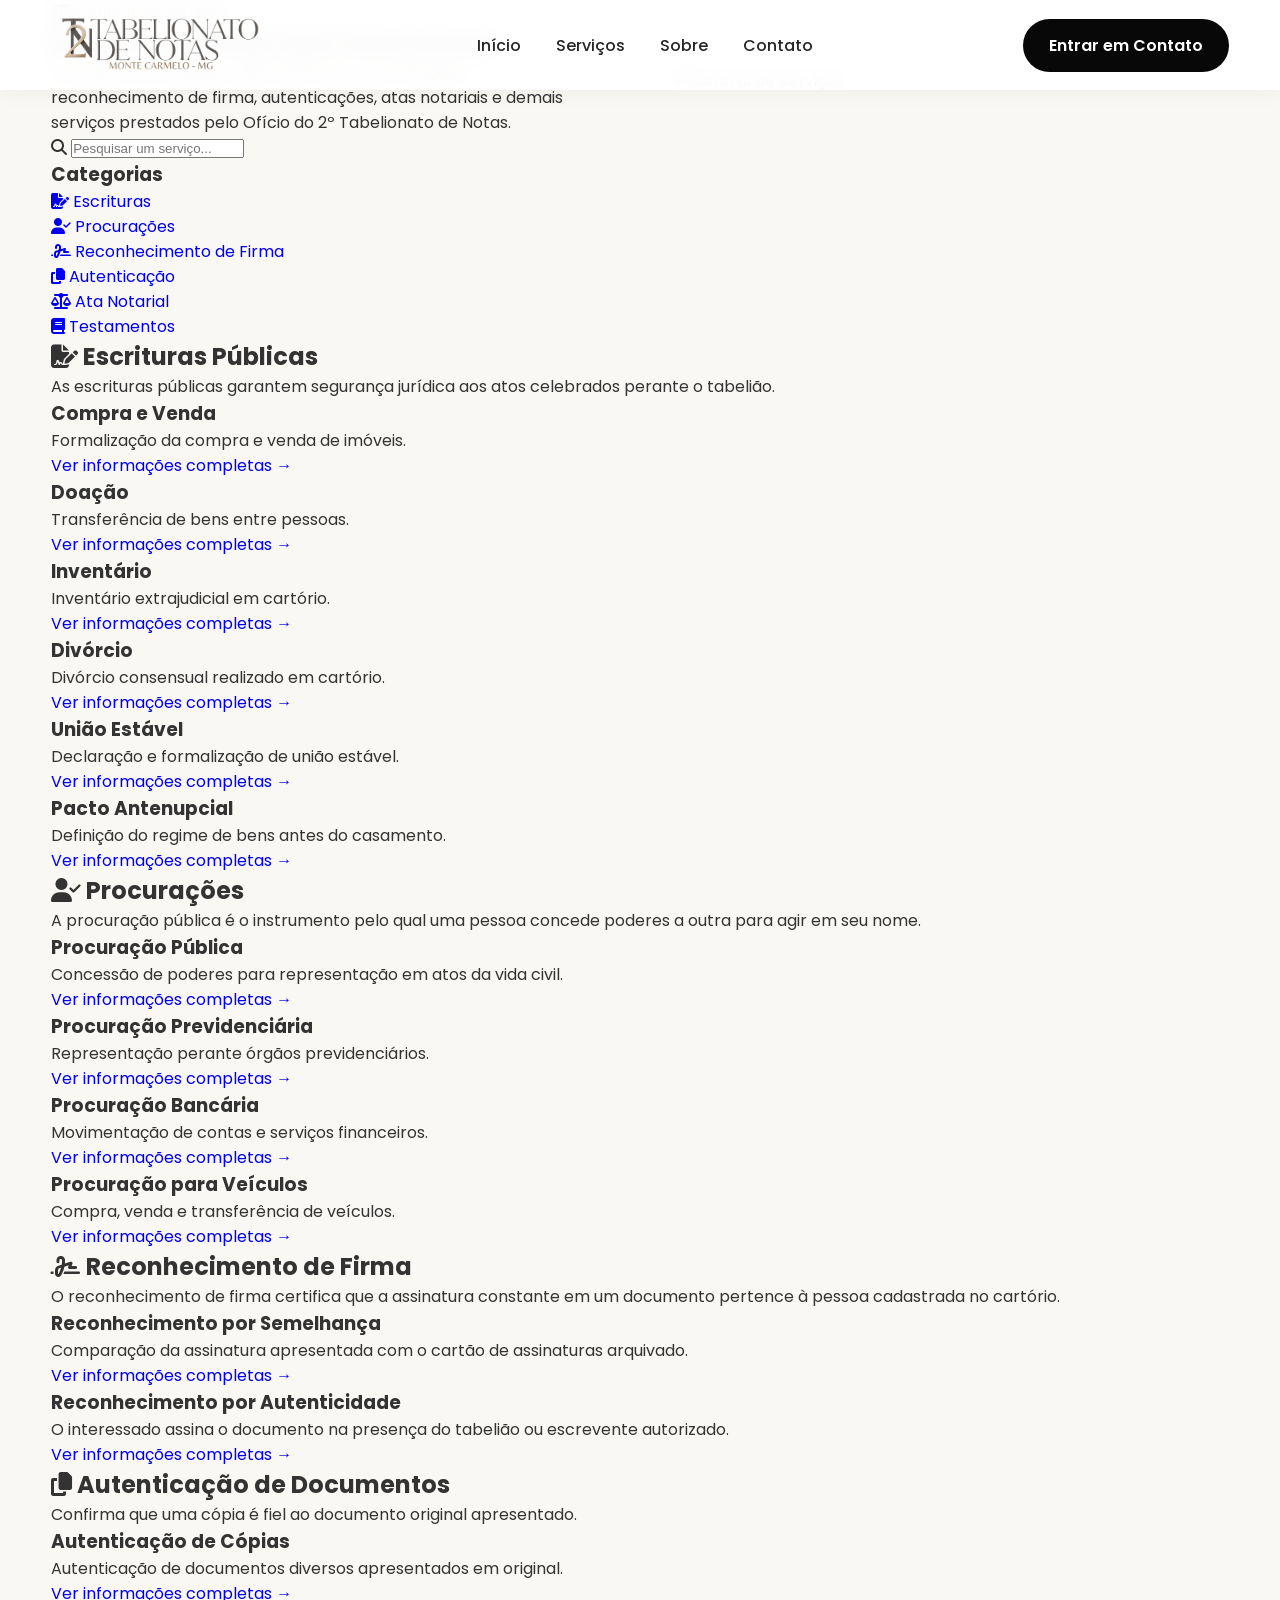
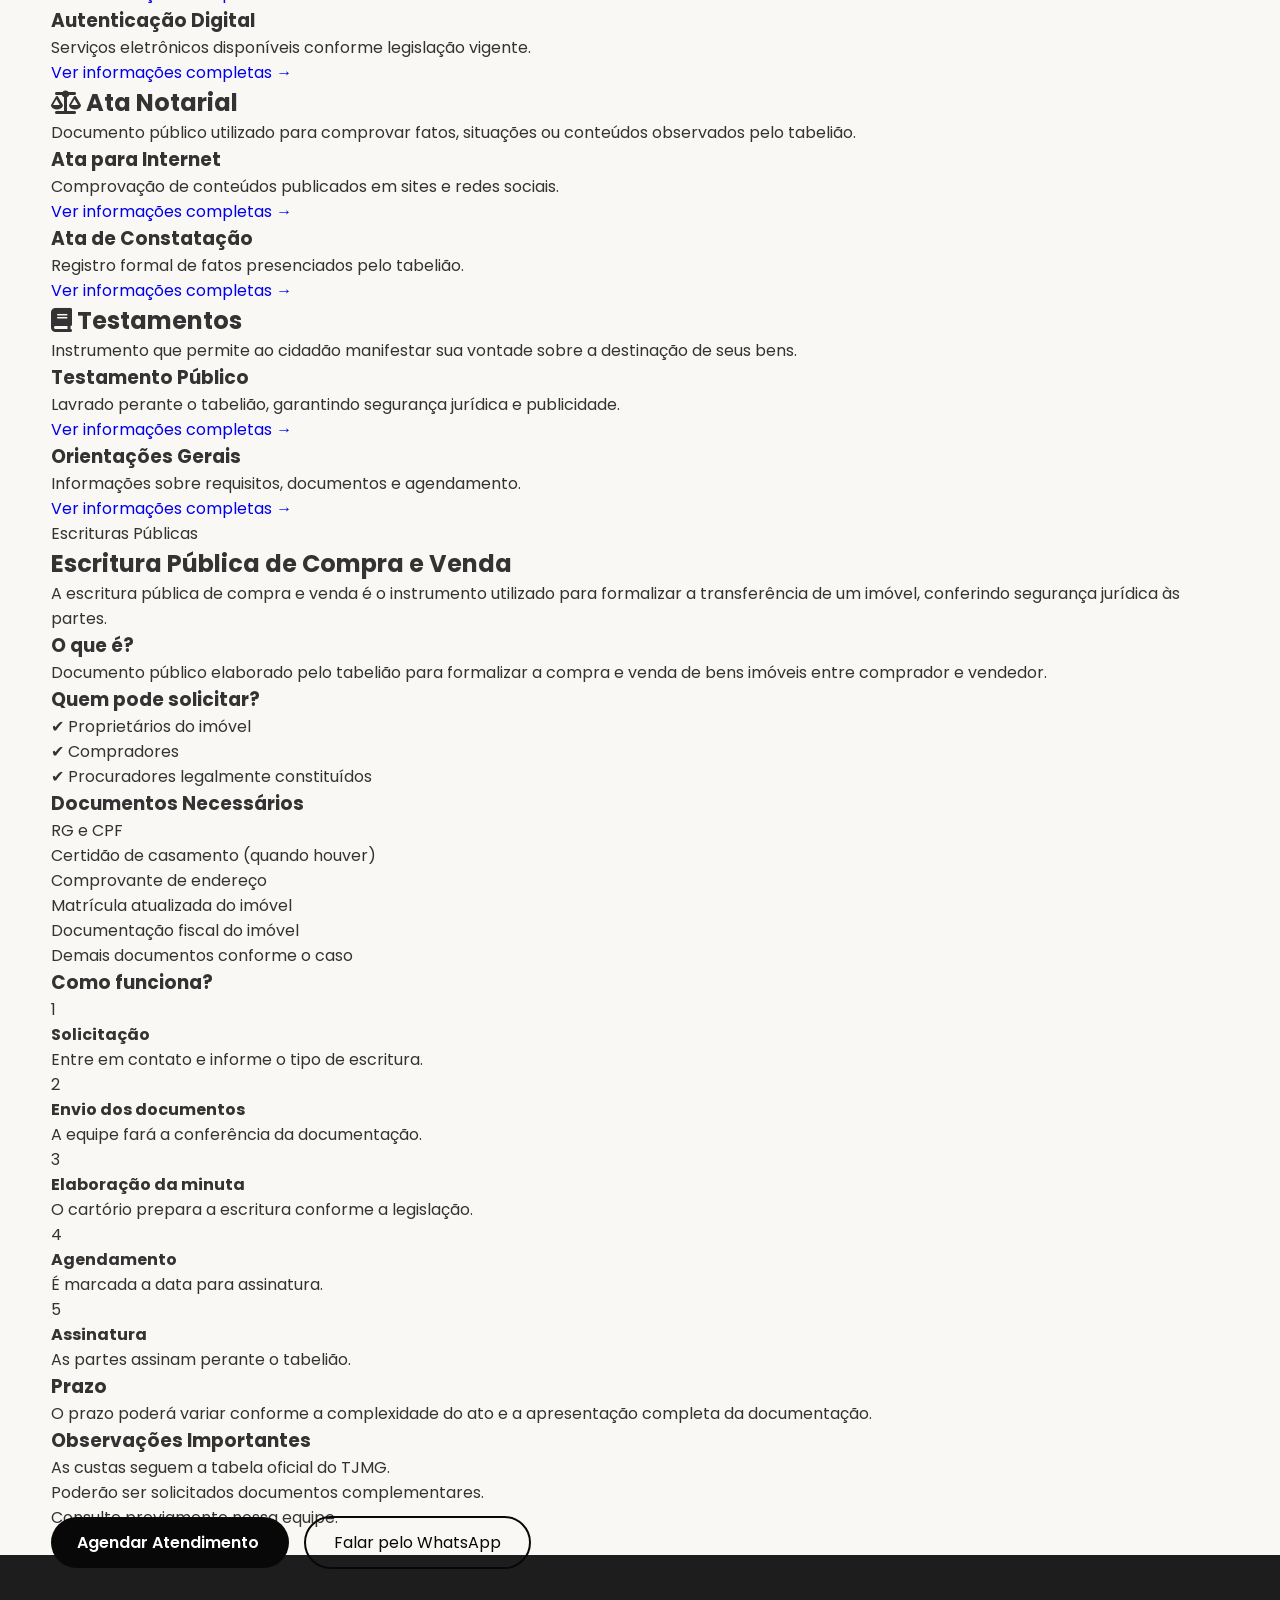
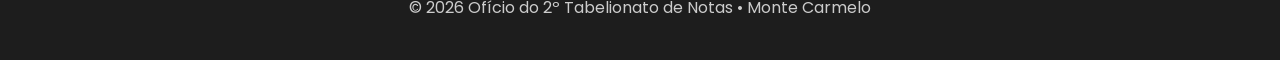
==== servicos.html @ 68351bfd "v1" ====
<!DOCTYPE html>
<html lang="pt-BR">

<head>
    <meta charset="UTF-8">
    <meta name="viewport" content="width=device-width, initial-scale=1.0">

    <title>Serviços | Ofício do 2º Tabelionato de Notas</title>

    <link rel="stylesheet" href="css/style.css">
    <link rel="stylesheet" href="css/servicos.css">

    <!-- Fontes -->
    <link rel="preconnect" href="https://fonts.googleapis.com">
    <link rel="preconnect" href="https://fonts.gstatic.com" crossorigin>

    <link href="https://fonts.googleapis.com/css2?family=Playfair+Display:wght@500;600;700&family=Poppins:wght@300;400;500;600;700&display=swap" rel="stylesheet">

    <!-- Ícones -->
    <link rel="stylesheet"
        href="https://cdnjs.cloudflare.com/ajax/libs/font-awesome/6.7.2/css/all.min.css">

</head>

<body>

<!-- MENU -->
<header>
<div class="container nav">
    <div class="logo">
        <a href="index.html">
            <img src="img/logo.png" alt="Logo Cartório">
        </a>
    </div>
    <nav>
        <a href="index.html">Início</a>
        <a href="servicos.html" class="ativo">Serviços</a>
        <a href="index.html#sobre">Sobre</a>
        <a href="index.html#contato">Contato</a>
    </nav>
    <a href="#" class="btn">
        Entrar em Contato
    </a>
</div>
</header>

<!-- HERO -->
<section class="hero-servicos">
    <div class="container hero-grid">
        <div class="hero-text">
            <span class="hero-badge">
                <i class="fa-solid fa-scale-balanced"></i>
                Central de Serviços
            </span>
            <h1>
                Encontre o serviço
                <span>que você precisa</span>
            </h1>
            <p>
                Consulte informações sobre escrituras, procurações,
                reconhecimento de firma, autenticações,
                atas notariais e demais serviços prestados pelo
                Ofício do 2º Tabelionato de Notas.
            </p>
            <div class="search-box">
                <i class="fa-solid fa-magnifying-glass"></i>
                <input
                    type="text"
                    id="buscarServico"
                    placeholder="Pesquisar um serviço...">
            </div>
        </div>
        <div class="hero-image">
            <img src="img/IMG_0013.jpg"
                alt="Central de Serviços">
        </div>
    </div>
</section>

<!-- DIFERENCIAIS -->
<section class="pagina-servicos">

<div class="container layout-servicos">

<!-- MENU LATERAL -->

<aside class="menu-servicos">

<h3>Categorias</h3>

<ul>

<li>
<a href="#escrituras">
<i class="fa-solid fa-file-signature"></i>

Escrituras
</a>
</li>

<li>
<a href="#procuracoes">
<i class="fa-solid fa-user-check"></i>

Procurações
</a>
</li>

<li>
<a href="#firma">
<i class="fa-solid fa-signature"></i>

Reconhecimento de Firma
</a>
</li>

<li>
<a href="#autenticacao">
<i class="fa-solid fa-copy"></i>

Autenticação
</a>
</li>

<li>
<a href="#ata">
<i class="fa-solid fa-scale-balanced"></i>

Ata Notarial
</a>
</li>

<li>
<a href="#testamentos">
<i class="fa-solid fa-book"></i>

Testamentos
</a>
</li>

</ul>

</aside>

<!-- CONTEÚDO -->

<div class="conteudo-servicos">

<!-- ESCRITURAS -->

<section id="escrituras" class="categoria">

<h2>

<i class="fa-solid fa-file-signature"></i>

Escrituras Públicas

</h2>

<p class="descricao">

As escrituras públicas garantem segurança jurídica aos atos
celebrados perante o tabelião.

</p>

<div class="cards-servicos">

<div class="card-servico">

<h3>Compra e Venda</h3>

<p>
Formalização da compra e venda de imóveis.
</p>

<a href="#">Ver informações completas →</a>

</div>

<div class="card-servico">

<h3>Doação</h3>

<p>

Transferência de bens entre pessoas.

</p>

<a href="#">Ver informações completas →</a>

</div>

<div class="card-servico">

<h3>Inventário</h3>

<p>

Inventário extrajudicial em cartório.

</p>

<a href="#">Ver informações completas →</a>

</div>

<div class="card-servico">

<h3>Divórcio</h3>

<p>

Divórcio consensual realizado em cartório.

</p>

<a href="#">Ver informações completas →</a>

</div>

<div class="card-servico">

<h3>União Estável</h3>

<p>

Declaração e formalização de união estável.

</p>

<a href="#">Ver informações completas →</a>

</div>

<div class="card-servico">

<h3>Pacto Antenupcial</h3>

<p>

Definição do regime de bens antes do casamento.

</p>

<a href="#">Ver informações completas →</a>

</div>

</div>

</section>

<!-- ===================================== -->
<!-- PROCURAÇÕES -->
<!-- ===================================== -->

<section id="procuracoes" class="categoria">

    <h2>
        <i class="fa-solid fa-user-check"></i>
        Procurações
    </h2>

    <p class="descricao">
        A procuração pública é o instrumento pelo qual uma pessoa concede poderes a outra para agir em seu nome.
    </p>

    <div class="cards-servicos">

        <div class="card-servico">
            <h3>Procuração Pública</h3>
            <p>Concessão de poderes para representação em atos da vida civil.</p>
            <a href="#">Ver informações completas →</a>
        </div>

        <div class="card-servico">
            <h3>Procuração Previdenciária</h3>
            <p>Representação perante órgãos previdenciários.</p>
            <a href="#">Ver informações completas →</a>
        </div>

        <div class="card-servico">
            <h3>Procuração Bancária</h3>
            <p>Movimentação de contas e serviços financeiros.</p>
            <a href="#">Ver informações completas →</a>
        </div>

        <div class="card-servico">
            <h3>Procuração para Veículos</h3>
            <p>Compra, venda e transferência de veículos.</p>
            <a href="#">Ver informações completas →</a>
        </div>

    </div>

</section>

<!-- ===================================== -->
<!-- RECONHECIMENTO DE FIRMA -->
<!-- ===================================== -->

<section id="firma" class="categoria">

    <h2>
        <i class="fa-solid fa-signature"></i>
        Reconhecimento de Firma
    </h2>

    <p class="descricao">
        O reconhecimento de firma certifica que a assinatura constante em um documento pertence à pessoa cadastrada no cartório.
    </p>

    <div class="cards-servicos">

        <div class="card-servico">
            <h3>Reconhecimento por Semelhança</h3>
            <p>Comparação da assinatura apresentada com o cartão de assinaturas arquivado.</p>
            <a href="#">Ver informações completas →</a>
        </div>

        <div class="card-servico">
            <h3>Reconhecimento por Autenticidade</h3>
            <p>O interessado assina o documento na presença do tabelião ou escrevente autorizado.</p>
            <a href="#">Ver informações completas →</a>
        </div>

    </div>

</section>

<!-- ===================================== -->
<!-- AUTENTICAÇÃO -->
<!-- ===================================== -->

<section id="autenticacao" class="categoria">

    <h2>
        <i class="fa-solid fa-copy"></i>
        Autenticação de Documentos
    </h2>

    <p class="descricao">
        Confirma que uma cópia é fiel ao documento original apresentado.
    </p>

    <div class="cards-servicos">

        <div class="card-servico">
            <h3>Autenticação de Cópias</h3>
            <p>Autenticação de documentos diversos apresentados em original.</p>
            <a href="#">Ver informações completas →</a>
        </div>

        <div class="card-servico">
            <h3>Autenticação Digital</h3>
            <p>Serviços eletrônicos disponíveis conforme legislação vigente.</p>
            <a href="#">Ver informações completas →</a>
        </div>

    </div>

</section>

<!-- ===================================== -->
<!-- ATA NOTARIAL -->
<!-- ===================================== -->

<section id="ata" class="categoria">

    <h2>
        <i class="fa-solid fa-scale-balanced"></i>
        Ata Notarial
    </h2>

    <p class="descricao">
        Documento público utilizado para comprovar fatos, situações ou conteúdos observados pelo tabelião.
    </p>

    <div class="cards-servicos">

        <div class="card-servico">
            <h3>Ata para Internet</h3>
            <p>Comprovação de conteúdos publicados em sites e redes sociais.</p>
            <a href="#">Ver informações completas →</a>
        </div>

        <div class="card-servico">
            <h3>Ata de Constatação</h3>
            <p>Registro formal de fatos presenciados pelo tabelião.</p>
            <a href="#">Ver informações completas →</a>
        </div>

    </div>

</section>

<!-- ===================================== -->
<!-- TESTAMENTOS -->
<!-- ===================================== -->

<section id="testamentos" class="categoria">

    <h2>
        <i class="fa-solid fa-book"></i>
        Testamentos
    </h2>

    <p class="descricao">
        Instrumento que permite ao cidadão manifestar sua vontade sobre a destinação de seus bens.
    </p>

    <div class="cards-servicos">

        <div class="card-servico">
            <h3>Testamento Público</h3>
            <p>Lavrado perante o tabelião, garantindo segurança jurídica e publicidade.</p>
            <a href="#">Ver informações completas →</a>
        </div>

        <div class="card-servico">
            <h3>Orientações Gerais</h3>
            <p>Informações sobre requisitos, documentos e agendamento.</p>
            <a href="#">Ver informações completas →</a>
        </div>

    </div>

</section>

</div><!-- fim conteudo-servicos -->

</div><!-- fim layout-servicos -->

</section>

<!-- ===================================== -->
<!-- DETALHES DO SERVIÇO -->
<!-- ===================================== -->

<section class="detalhes-servico" id="compra-venda">

    <div class="container">

        <div class="titulo-servico">

            <span class="categoria-tag">
                Escrituras Públicas
            </span>

            <h2>Escritura Pública de Compra e Venda</h2>

            <p>
                A escritura pública de compra e venda é o instrumento
                utilizado para formalizar a transferência de um imóvel,
                conferindo segurança jurídica às partes.
            </p>

        </div>

        <!-- O QUE É -->

        <div class="info-card">

            <h3>
                O que é?
            </h3>

            <p>

                Documento público elaborado pelo tabelião para formalizar
                a compra e venda de bens imóveis entre comprador e vendedor.

            </p>

        </div>

        <!-- QUEM PODE -->

        <div class="info-card">

            <h3>
                Quem pode solicitar?
            </h3>

            <ul>

                <li>✔ Proprietários do imóvel</li>

                <li>✔ Compradores</li>

                <li>✔ Procuradores legalmente constituídos</li>

            </ul>

        </div>

        <!-- DOCUMENTOS -->

        <div class="info-card">

            <h3>
                Documentos Necessários
            </h3>

            <ul>

                <li>RG e CPF</li>

                <li>Certidão de casamento (quando houver)</li>

                <li>Comprovante de endereço</li>

                <li>Matrícula atualizada do imóvel</li>

                <li>Documentação fiscal do imóvel</li>

                <li>Demais documentos conforme o caso</li>

            </ul>

        </div>

        <!-- PASSO A PASSO -->

        <div class="info-card">

            <h3>
                Como funciona?
            </h3>

            <div class="timeline">

                <div class="step">

                    <span>1</span>

                    <div>

                        <h4>Solicitação</h4>

                        <p>
                            Entre em contato e informe o tipo de escritura.
                        </p>

                    </div>

                </div>

                <div class="step">

                    <span>2</span>

                    <div>

                        <h4>Envio dos documentos</h4>

                        <p>
                            A equipe fará a conferência da documentação.
                        </p>

                    </div>

                </div>

                <div class="step">

                    <span>3</span>

                    <div>

                        <h4>Elaboração da minuta</h4>

                        <p>
                            O cartório prepara a escritura conforme a legislação.
                        </p>

                    </div>

                </div>

                <div class="step">

                    <span>4</span>

                    <div>

                        <h4>Agendamento</h4>

                        <p>
                            É marcada a data para assinatura.
                        </p>

                    </div>

                </div>

                <div class="step">

                    <span>5</span>

                    <div>

                        <h4>Assinatura</h4>

                        <p>
                            As partes assinam perante o tabelião.
                        </p>

                    </div>

                </div>

            </div>

        </div>

        <!-- PRAZO -->

        <div class="info-card">

            <h3>
                Prazo
            </h3>

            <p>

                O prazo poderá variar conforme a complexidade do ato
                e a apresentação completa da documentação.

            </p>

        </div>

        <!-- OBSERVAÇÕES -->

        <div class="info-card">

            <h3>
                Observações Importantes
            </h3>

            <ul>

                <li>As custas seguem a tabela oficial do TJMG.</li>

                <li>Poderão ser solicitados documentos complementares.</li>

                <li>Consulte previamente nossa equipe.</li>

            </ul>

        </div>

        <!-- BOTÕES -->

        <div class="acoes-servico">

            <a href="#" class="btn">

                Agendar Atendimento

            </a>

            <a href="https://wa.me/5534999194353"

                class="btn-outline">

                Falar pelo WhatsApp

            </a>

        </div>

    </div>

</section>


<!-- Voltar ao topo -->
<button id="voltarTopo">
    <i class="fa-solid fa-chevron-up"></i>
</button>

<!-- RODAPÉ -->
<footer>
    <div class="container">
        <p> © 2026 Ofício do 2º Tabelionato de Notas • Monte Carmelo</p>
    </div>
</footer>

<script src="js/script.js"></script>
</body>
</html>
---- css/style.css ----
/* ==========================================
OFÍCIO DO 2º TABELIONATO DE NOTAS
style.css
========================================== */

/* ========= GOOGLE FONTS ========= */
@import url('https://fonts.googleapis.com/css2?family=Playfair+Display:wght@500;600;700&family=Poppins:wght@300;400;500;600;700&display=swap');

/* ========= RESET ========= */
*{
margin:0;
padding:0;
box-sizing:border-box;
}

html{
scroll-behavior:smooth;
}

body{
font-family:'Poppins',sans-serif;
background:#FAF8F4;
color:#333;
overflow-x:hidden;
}

img{
width:100%;
display:block;
}

a{
text-decoration:none;
}

ul{
list-style:none;
}

/* ========= CORES ========= */
:root{
--primary:#262626;
--secondary:#8c8c8c;
--gold:#070807;
--gold-light:#6c6b69;
--white:#ffffff;
--background:#FAF8F4;
--card:#FFFFFF;
--border:#E5E1D8;
--text:#4B4B4B;
--shadow:0 12px 35px rgba(0,0,0,.08);
--radius:18px;
}

/* ========= CONTAINER ========= */
.container{
width:min(1180px,92%);
margin:auto;
}

/* ==========================================
HEADER
========================================== */
header{
position:fixed;
width:100%;
top:0;
left:0;
z-index:1000;
background:rgba(255,255,255,.95);
backdrop-filter:blur(10px);
box-shadow:0 2px 20px rgba(0,0,0,.05);
}

.nav{
display:flex;
justify-content:space-between;
align-items:center;
height:90px;
}

.logo img{
height:60px;
width:auto;
}

nav{
display:flex;
gap:35px;
}

nav a{
color:var(--primary);
font-weight:500;
position:relative;
transition:.3s;
}

nav a::after{
content:"";
position:absolute;
left:0;
bottom:-8px;
width:0;
height:2px;
background:var(--gold);
transition:.3s;
}

nav a:hover::after{
width:100%;
}

nav a:hover{
color:var(--gold);
}

/* ==========================================
BOTÕES
========================================== */
.btn{
background:var(--gold);
color:white;
padding:14px 26px;
border-radius:40px;
transition:.35s;
font-weight:600;
}
.btn:hover{
transform:translateY(-3px);
box-shadow:var(--shadow);
}
.btn-red{
background:var(--gold);
color:white;
padding:15px 28px;
border-radius:40px;
display:inline-block;
transition:.3s;
}
.btn-red:hover{
background:#9a7435;
}
.btn-outline{
margin-left:15px;
border:2px solid var(--gold);
color:var(--gold);
padding:13px 28px;
border-radius:40px;
transition:.3s;
}
.btn-outline:hover{
background:var(--gold);
color:white;
}

/* ==========================================
HERO
========================================== */
.hero{
padding:170px 0 110px;
}

.hero-grid{
display:grid;
grid-template-columns:1fr 1fr;
gap:70px;
align-items:center;
}

.hero h1{
font-family:'Playfair Display',serif;
font-size:64px;
line-height:1.1;
color:var(--primary);
margin-bottom:25px;
}

.hero span{
color:var(--gold);
}

.hero p{
color:var(--text);
font-size:18px;
line-height:1.8;
margin-bottom:40px;
}

.hero-img img{
border-radius:25px;
box-shadow:var(--shadow);
}

/* ==========================================
DESTAQUES
========================================== */
.destaques{
padding:70px 0;
}

.destaques .container{
display:grid;
grid-template-columns:repeat(4,1fr);
gap:30px;
}

.item{
background:white;
padding:35px;
border-radius:18px;
box-shadow:var(--shadow);
transition:.35s;
border-top:4px solid transparent;
}

.item:hover{
transform:translateY(-8px);
border-color:var(--gold);
}

.item h3{
margin-bottom:15px;
color:var(--gold);
font-size:20px;
}

.item p{
color:#666;
line-height:1.6;

}

/* ==========================================
SOBRE
========================================== */
.sobre{
padding:110px 0;
}

.sobre-grid{
display:grid;
grid-template-columns:1fr 1fr;
gap:70px;
align-items:center;
}

.sobre h2{
font-family:'Playfair Display',serif;
font-size:46px;
margin-bottom:25px;
color:var(--primary);
}

.sobre p{
line-height:1.9;
color:#666;
margin-bottom:20px;
}

.sobre img{
border-radius:25px;
box-shadow:var(--shadow);
}

/* ==========================================
SERVIÇOS
========================================== */

.servicos{
padding:110px 0;
}

.servicos h2{
text-align:center;
font-family:'Playfair Display',serif;
font-size:46px;
margin-bottom:60px;
}

.cards{
display:grid;
grid-template-columns:repeat(3,1fr);
gap:30px;
}

.card{
background:white;
padding:40px;
border-radius:20px;
box-shadow:var(--shadow);
transition:.35s;
border:1px solid transparent;
}

.card:hover{
transform:translateY(-10px);
border-color:var(--gold);
}

.card h3{
color:var(--gold);
margin-bottom:15px;
font-size:22px;
}

.card p{
color:#666;
line-height:1.8;
}

/* ==========================================
CTA
========================================== */
.cta{
padding:100px 0;
text-align:center;
background:linear-gradient(135deg,#1f1d1a,#3a3a39);
color:white;
}

.cta h2{
font-size:42px;
margin-bottom:20px;
font-family:'Playfair Display',serif;
}

.cta p{
max-width:650px;
margin:auto;
margin-bottom:35px;
}

/* ==========================================
CONTATO
========================================== */

.contato{
padding:100px 0;

}

.contato h2{

    text-align:center;

    font-size:44px;

    margin-bottom:45px;

    font-family:'Playfair Display',serif;

}

.contato p{

    margin-bottom:20px;

    color:#666;

    font-size:17px;

}

/* Header ao rolar */

header.active{

    background:white;

    box-shadow:0 8px 30px rgba(0,0,0,.08);

}

/* WhatsApp */

.whatsapp{

position:fixed;

right:25px;

bottom:25px;

width:65px;

height:65px;

border-radius:50%;

background:#25D366;

display:flex;

align-items:center;

justify-content:center;

font-size:30px;

color:white;

z-index:999;

box-shadow:0 15px 35px rgba(0,0,0,.25);

transition:.3s;

}

.whatsapp:hover{

transform:scale(1.1);

}

/* Voltar */

#voltarTopo{

position:fixed;

left:25px;

bottom:25px;

width:55px;

height:55px;

border:none;

border-radius:50%;

background:#1e1c19;

color:white;

font-size:22px;

cursor:pointer;

opacity:0;

visibility:hidden;

transition:.3s;

}

#voltarTopo.show{

opacity:1;

visibility:visible;

}

.menu-mobile{

display:none;

font-size:30px;

cursor:pointer;

}

/* ==========================================
FOOTER
========================================== */

footer{

    background:#1D1D1D;

    color:#ccc;

    padding:40px 0;

    text-align:center;

}

/* ==========================================
RESPONSIVO
========================================== */

@media(max-width:992px){

.hero-grid,
.sobre-grid{

grid-template-columns:1fr;

}

.cards{

grid-template-columns:repeat(2,1fr);

}

.destaques .container{

grid-template-columns:repeat(2,1fr);

}

.hero{

text-align:center;

}

.hero-buttons{

display:flex;

justify-content:center;

flex-wrap:wrap;

gap:15px;

}

.btn-outline{

margin-left:0;

}

}

@media(max-width:768px){

nav{

display:none;

}

.hero h1{

font-size:42px;

}

.hero p{

font-size:16px;

}

.cards{

grid-template-columns:1fr;

}

.destaques .container{

grid-template-columns:1fr;

}

.sobre h2,
.servicos h2,
.contato h2,
.cta h2{

font-size:34px;

}

.btn{

display:none;

}

}
---- css/servicos.css ----
/* ==========================================
OFÍCIO DO 2º TABELIONATO DE NOTAS
style.css
========================================== */

/* ========= GOOGLE FONTS ========= */
@import url('https://fonts.googleapis.com/css2?family=Playfair+Display:wght@500;600;700&family=Poppins:wght@300;400;500;600;700&display=swap');

/* ========= RESET ========= */
*{
margin:0;
padding:0;
box-sizing:border-box;
}

html{
scroll-behavior:smooth;
}

pagina-servicos{
font-family:'Poppins',sans-serif;
background:#FAF8F4;
color:#333;
overflow-x:hidden;
}

menu-servicos{
width:100%;
display:flex;
align-items:center;
justify-content:space-between;
padding:20px 0;
}

conteudo-servicos{
width:100%;
display:flex;
align-items:center;
justify-content:space-between;
padding:20px 0;
}

detalhes-servicos{
width:100%;
display:flex;
align-items:center;
justify-content:space-between;
padding:20px 0;
}
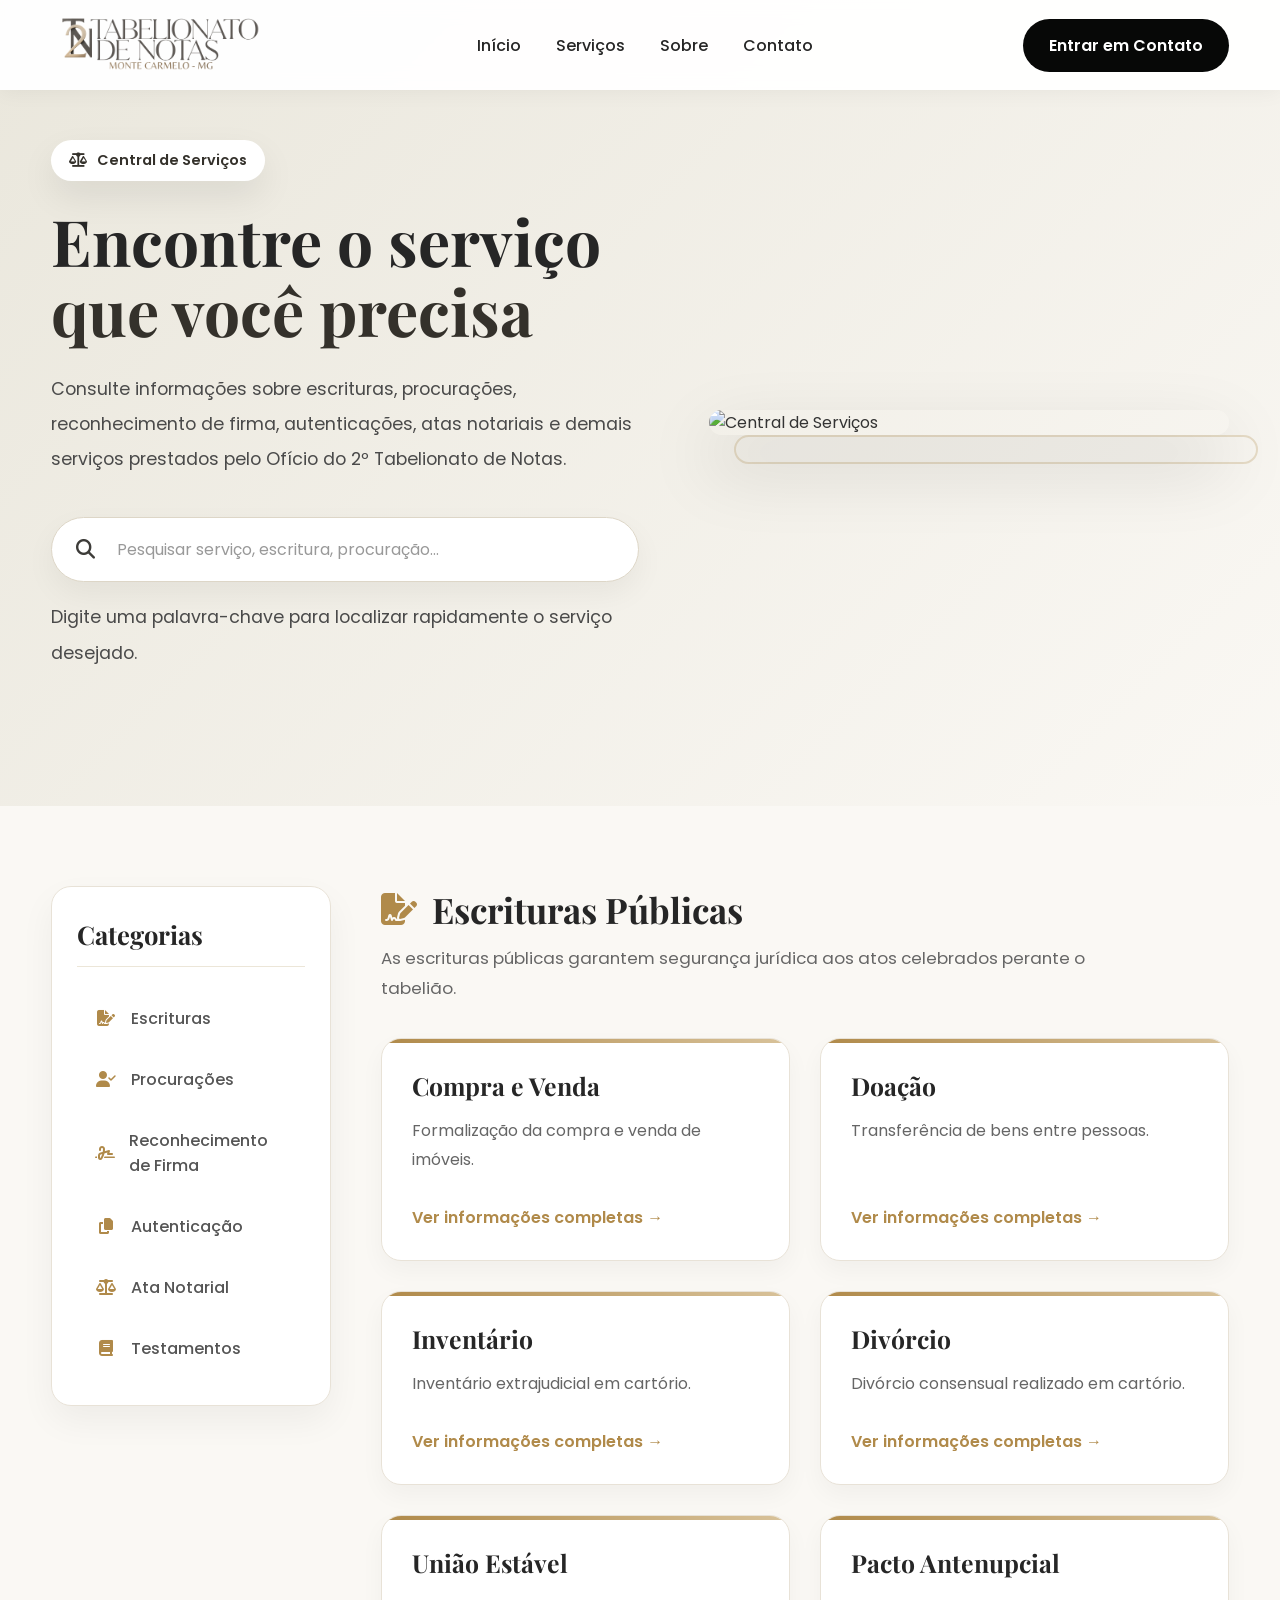
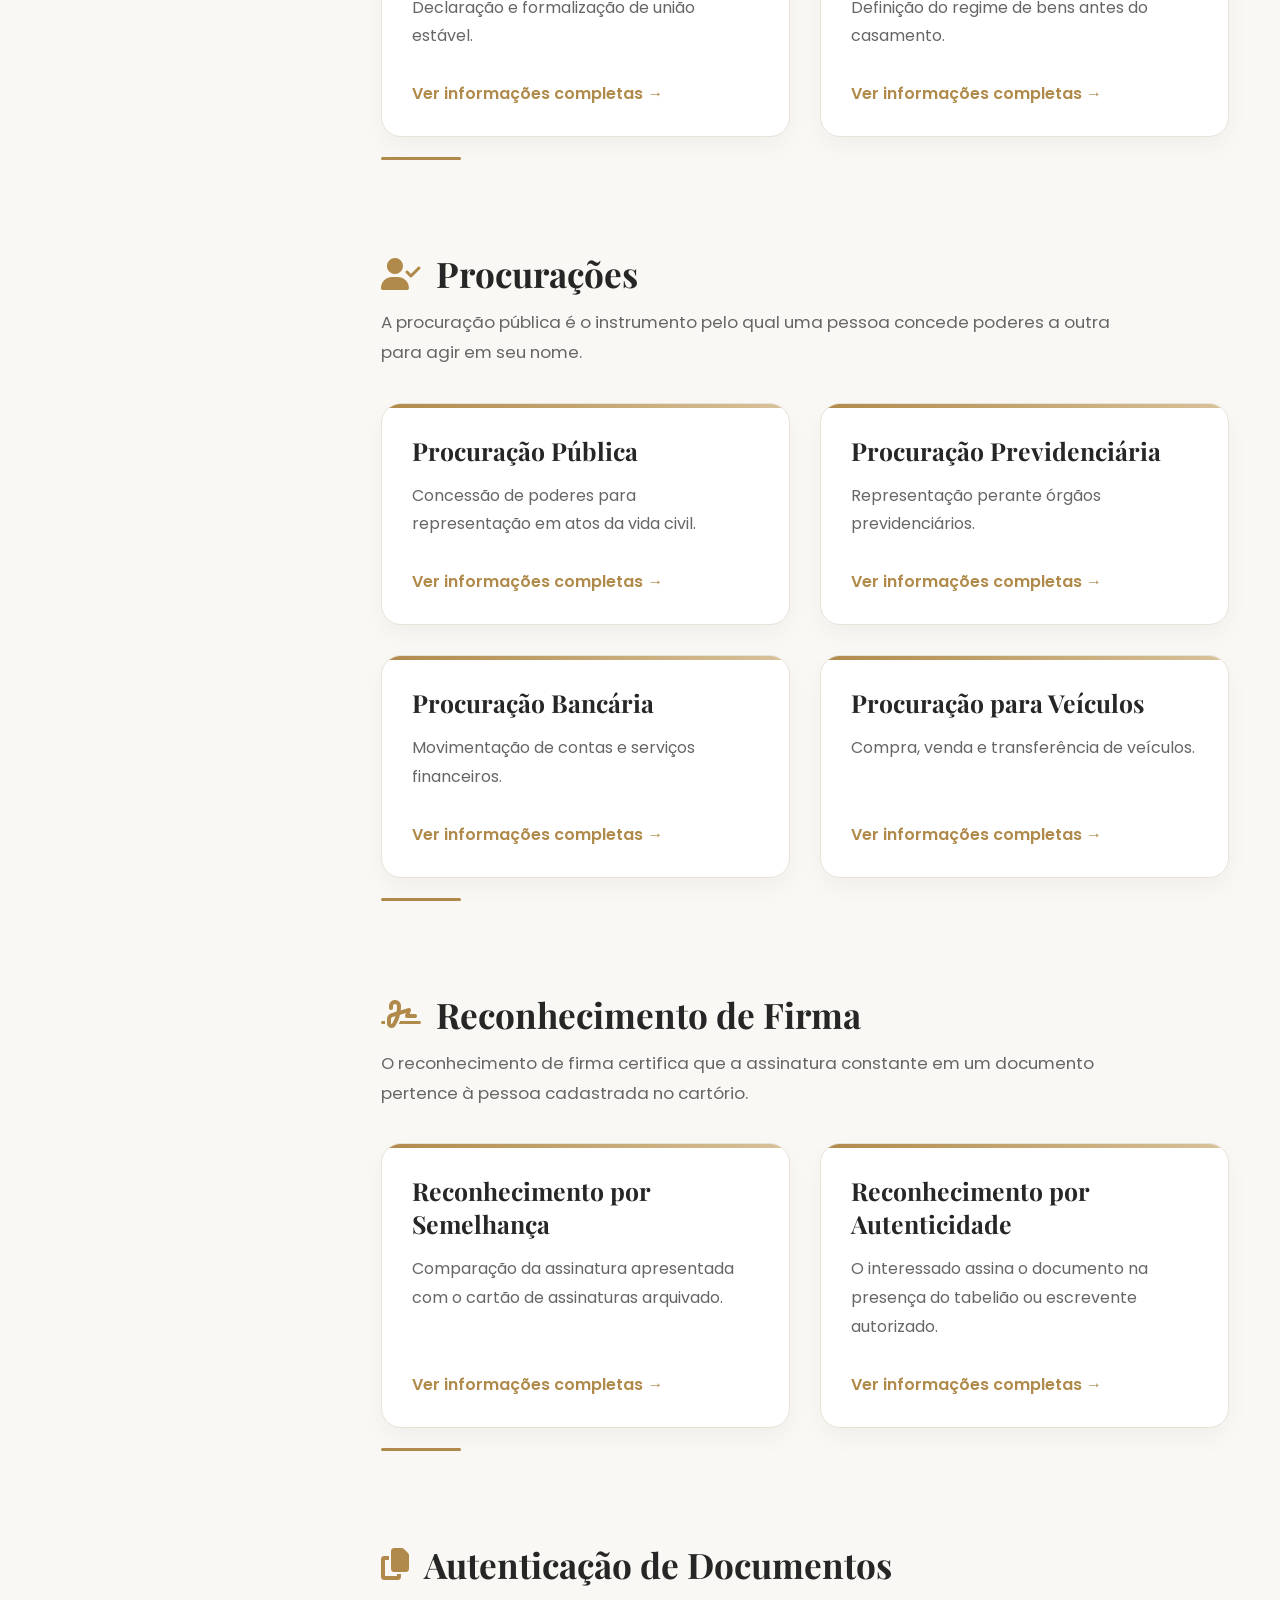
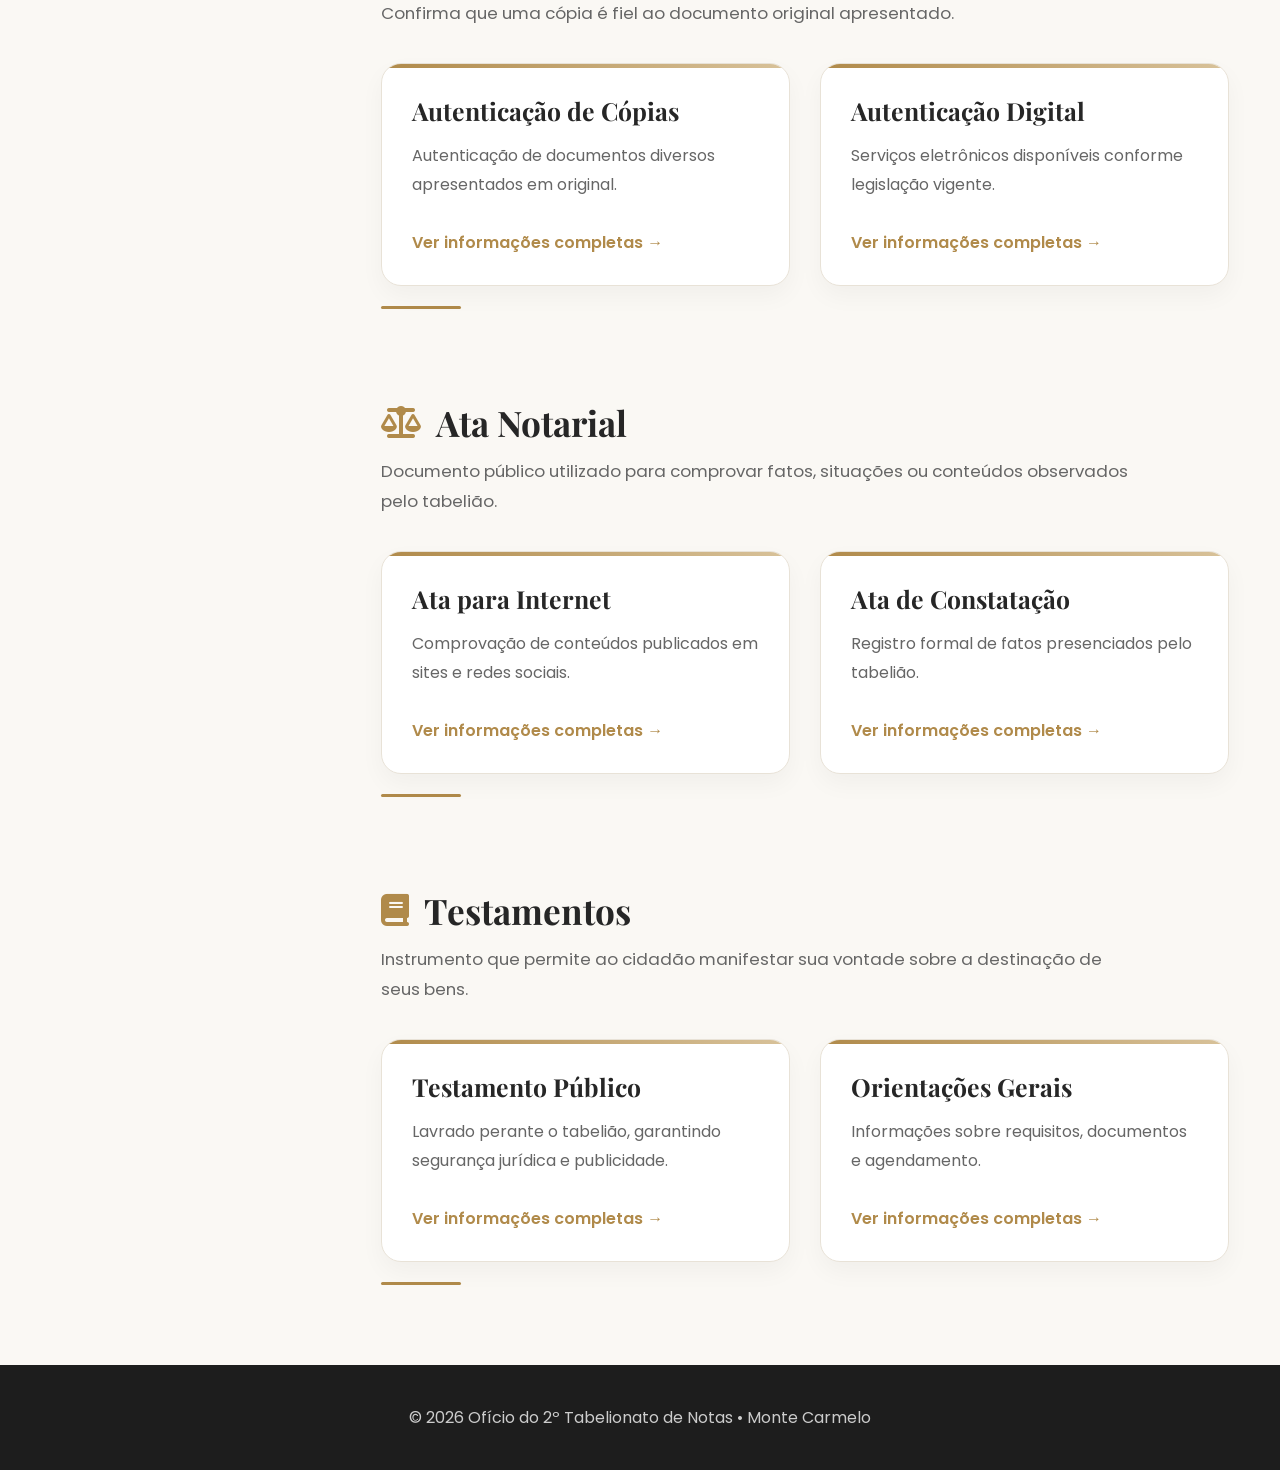
==== commit a54789a8: "v3" ====
--- a/servicos.html
+++ b/servicos.html
@@ -24,7 +24,9 @@
 
 <body>
 
+<!-- ===================================== -->
 <!-- MENU -->
+<!-- ===================================== -->
 <header>
 <div class="container nav">
     <div class="logo">
@@ -44,7 +46,9 @@
 </div>
 </header>
 
+<!-- ===================================== -->
 <!-- HERO -->
+<!-- ===================================== -->
 <section class="hero-servicos">
     <div class="container hero-grid">
         <div class="hero-text">
@@ -62,13 +66,17 @@
                 atas notariais e demais serviços prestados pelo
                 Ofício do 2º Tabelionato de Notas.
             </p>
+
             <div class="search-box">
                 <i class="fa-solid fa-magnifying-glass"></i>
                 <input
-                    type="text"
-                    id="buscarServico"
-                    placeholder="Pesquisar um serviço...">
+                type="text"
+                id="buscarServico"
+                placeholder="Pesquisar serviço, escritura, procuração...">
             </div>
+            <p class="search-info">
+            Digite uma palavra-chave para localizar rapidamente o serviço desejado.
+            </p>
         </div>
         <div class="hero-image">
             <img src="img/IMG_0013.jpg"
@@ -77,620 +85,5234 @@
     </div>
 </section>
 
+<!-- ===================================== -->
 <!-- DIFERENCIAIS -->
+<!-- ===================================== -->
 <section class="pagina-servicos">
-
-<div class="container layout-servicos">
-
-<!-- MENU LATERAL -->
-
-<aside class="menu-servicos">
-
-<h3>Categorias</h3>
-
-<ul>
-
-<li>
-<a href="#escrituras">
-<i class="fa-solid fa-file-signature"></i>
-
-Escrituras
-</a>
-</li>
-
-<li>
-<a href="#procuracoes">
-<i class="fa-solid fa-user-check"></i>
-
-Procurações
-</a>
-</li>
-
-<li>
-<a href="#firma">
-<i class="fa-solid fa-signature"></i>
-
-Reconhecimento de Firma
-</a>
-</li>
-
-<li>
-<a href="#autenticacao">
-<i class="fa-solid fa-copy"></i>
-
-Autenticação
-</a>
-</li>
-
-<li>
-<a href="#ata">
-<i class="fa-solid fa-scale-balanced"></i>
-
-Ata Notarial
-</a>
-</li>
-
-<li>
-<a href="#testamentos">
-<i class="fa-solid fa-book"></i>
-
-Testamentos
-</a>
-</li>
-
-</ul>
-
-</aside>
-
-<!-- CONTEÚDO -->
-
-<div class="conteudo-servicos">
-
-<!-- ESCRITURAS -->
-
-<section id="escrituras" class="categoria">
-
-<h2>
-
-<i class="fa-solid fa-file-signature"></i>
-
-Escrituras Públicas
-
-</h2>
-
-<p class="descricao">
-
-As escrituras públicas garantem segurança jurídica aos atos
-celebrados perante o tabelião.
-
-</p>
-
-<div class="cards-servicos">
-
-<div class="card-servico">
-
-<h3>Compra e Venda</h3>
-
-<p>
-Formalização da compra e venda de imóveis.
-</p>
-
-<a href="#">Ver informações completas →</a>
-
-</div>
-
-<div class="card-servico">
-
-<h3>Doação</h3>
-
-<p>
-
-Transferência de bens entre pessoas.
-
-</p>
-
-<a href="#">Ver informações completas →</a>
-
-</div>
-
-<div class="card-servico">
-
-<h3>Inventário</h3>
-
-<p>
-
-Inventário extrajudicial em cartório.
-
-</p>
-
-<a href="#">Ver informações completas →</a>
-
-</div>
-
-<div class="card-servico">
-
-<h3>Divórcio</h3>
-
-<p>
-
-Divórcio consensual realizado em cartório.
-
-</p>
-
-<a href="#">Ver informações completas →</a>
-
-</div>
-
-<div class="card-servico">
-
-<h3>União Estável</h3>
-
-<p>
-
-Declaração e formalização de união estável.
-
-</p>
-
-<a href="#">Ver informações completas →</a>
-
-</div>
-
-<div class="card-servico">
-
-<h3>Pacto Antenupcial</h3>
-
-<p>
-
-Definição do regime de bens antes do casamento.
-
-</p>
-
-<a href="#">Ver informações completas →</a>
-
-</div>
-
-</div>
-
+    <div class="container layout-servicos">
+        <!-- MENU LATERAL -->
+        <aside class="menu-servicos">
+        <h3>Categorias</h3>
+        <ul>
+            <li>
+                <a href="#escrituras">
+                    <i class="fa-solid fa-file-signature"></i>
+                    Escrituras
+                </a>
+            </li>
+            <li>
+                <a href="#procuracoes">
+                    <i class="fa-solid fa-user-check"></i>
+                    Procurações
+                </a>
+            </li>
+            <li>
+                <a href="#firma">
+                    <i class="fa-solid fa-signature"></i>
+                    Reconhecimento de Firma
+                </a>
+            </li>
+            <li>
+                <a href="#autenticacao">
+                    <i class="fa-solid fa-copy"></i>
+                    Autenticação
+                </a>
+            </li>
+            <li>
+                <a href="#ata">
+                    <i class="fa-solid fa-scale-balanced"></i>
+                    Ata Notarial
+                </a>
+            </li>
+            <li>
+                <a href="#testamentos">
+                    <i class="fa-solid fa-book"></i>
+                    Testamentos
+                </a>
+            </li>
+        </ul>
+        </aside>
+        <!-- CONTEÚDO -->
+        <div class="conteudo-servicos">
+            
+            <!-- ESCRITURAS -->
+            <section id="escrituras" class="categoria">
+                <h2>
+                    <i class="fa-solid fa-file-signature"></i>
+                    Escrituras Públicas
+                </h2>
+                <p class="descricao">
+                    As escrituras públicas garantem segurança jurídica aos atos
+                    celebrados perante o tabelião.
+                </p>
+                <div class="cards-servicos">
+                    <div class="card-servico">
+                        <h3>Compra e Venda</h3>
+                        <p>
+                            Formalização da compra e venda de imóveis.
+                        </p>
+                        <a href="#" onclick="abrirModal('compra-venda')">
+                            Ver informações completas →
+                        </a>
+                    </div>
+                    <div class="card-servico">
+                        <h3>Doação</h3>
+                        <p>Transferência de bens entre pessoas.</p>
+                        <a href="#" onclick="abrirModal('doacao')">
+                            Ver informações completas →
+                        </a>
+                    </div>
+                    <div class="card-servico">
+                        <h3>Inventário</h3>
+                        <p>Inventário extrajudicial em cartório.</p>
+                        <a href="#" onclick="abrirModal('inventario')">
+                            Ver informações completas →
+                        </a>
+                    </div>
+                    <div class="card-servico">
+                        <h3>Divórcio</h3>
+                        <p>
+                            Divórcio consensual realizado em cartório.
+                        </p>
+                        <a href="#" onclick="abrirModal('divorcio')">
+                            Ver informações completas →
+                        </a>
+                    </div>
+                    <div class="card-servico">
+                        <h3>União Estável</h3>
+                        <p> Declaração e formalização de união estável.</p>
+                        <a href="#" onclick="abrirModal('uniao-estavel')">
+                            Ver informações completas →
+                        </a>
+                    </div>
+                    <div class="card-servico">
+                        <h3>Pacto Antenupcial</h3>
+                        <p> Definição do regime de bens antes do casamento.</p>
+                        <a href="#" onclick="abrirModal('pacto-antenupcial')">
+                            Ver informações completas →
+                        </a>
+                    </div>
+                </div>
+            </section>
+
+            <!-- PROCURAÇÕES -->
+            <section id="procuracoes" class="categoria">
+                <h2>
+                    <i class="fa-solid fa-user-check"></i>
+                    Procurações
+                </h2>
+                <p class="descricao">
+                    A procuração pública é o instrumento pelo qual 
+                    uma pessoa concede poderes a outra para agir em seu nome.
+                </p>
+                    <div class="cards-servicos">
+                        <div class="card-servico">
+                            <h3>Procuração Pública</h3>
+                            <p>Concessão de poderes para representação em atos da vida civil.</p>
+                            <a href="#" onclick="abrirModal('procuracao-publica')">
+                                Ver informações completas →
+                            </a>
+                        </div>
+                        <div class="card-servico">
+                            <h3>Procuração Previdenciária</h3>
+                            <p>Representação perante órgãos previdenciários.</p>
+                            <a href="#" onclick="abrirModal('procuracao-previdenciaria')">
+                                Ver informações completas →
+                            </a>
+                        </div>
+                        <div class="card-servico">
+                            <h3>Procuração Bancária</h3>
+                            <p>Movimentação de contas e serviços financeiros.</p>
+                            <a href="#" onclick="abrirModal('procuracao-bancaria')">
+                                Ver informações completas →
+                            </a>
+                        </div>
+                        <div class="card-servico">
+                            <h3>Procuração para Veículos</h3>
+                            <p>Compra, venda e transferência de veículos.</p>
+                            <a href="#" onclick="abrirModal('procuracao-veiculos')">
+                                Ver informações completas →
+                            </a>
+                        </div>
+                    </div>
+            </section>
+
+            <!-- RECONHECIMENTO DE FIRMA -->
+            <section id="firma" class="categoria">
+                <h2>
+                    <i class="fa-solid fa-signature"></i>
+                    Reconhecimento de Firma
+                </h2>
+                <p class="descricao">
+                    O reconhecimento de firma certifica 
+                    que a assinatura constante em um documento 
+                    pertence à pessoa cadastrada no cartório.
+                </p>
+                <div class="cards-servicos">
+                    <div class="card-servico">
+                        <h3>Reconhecimento por Semelhança</h3>
+                        <p>Comparação da assinatura apresentada com o cartão de assinaturas arquivado.</p>
+                        <a href="#" onclick="abrirModal('reconhecimento-por-semelhanca')">
+                            Ver informações completas →
+                        </a>
+                    </div>
+                    <div class="card-servico">
+                        <h3>Reconhecimento por Autenticidade</h3>
+                        <p>O interessado assina o documento na presença do tabelião ou escrevente autorizado.</p>
+                        <a href="#" onclick="abrirModal('reconhecimento-por-autenticidade')">
+                            Ver informações completas →
+                        </a>
+                    </div>
+                </div>
+            </section>
+
+            <!-- AUTENTICAÇÃO -->
+            <section id="autenticacao" class="categoria">
+                <h2>
+                    <i class="fa-solid fa-copy"></i>
+                    Autenticação de Documentos
+                </h2>
+                <p class="descricao">
+                    Confirma que uma cópia é fiel ao documento original apresentado.
+                </p>
+                <div class="cards-servicos">
+                    <div class="card-servico">
+                        <h3>Autenticação de Cópias</h3>
+                        <p>Autenticação de documentos diversos apresentados em original.</p>
+                        <a href="#" onclick="abrirModal('autenticacao-de-copias')">
+                            Ver informações completas →
+                        </a>
+                    </div>
+                    <div class="card-servico">
+                        <h3>Autenticação Digital</h3>
+                        <p>Serviços eletrônicos disponíveis conforme legislação vigente.</p>
+                        <a href="#" onclick="abrirModal('autenticacao-digital')">
+                            Ver informações completas →
+                        </a>
+                    </div>
+                </div>
+            </section>
+
+            <!-- ATA NOTARIAL -->
+            <section id="ata" class="categoria">
+                <h2>
+                    <i class="fa-solid fa-scale-balanced"></i>
+                    Ata Notarial
+                </h2>
+                <p class="descricao">
+                    Documento público utilizado para comprovar fatos, situações ou conteúdos observados pelo tabelião.
+                </p>
+                <div class="cards-servicos">
+                    <div class="card-servico">
+                        <h3>Ata para Internet</h3>
+                        <p>Comprovação de conteúdos publicados em sites e redes sociais.</p>
+                        <a href="#" onclick="abrirModal('ata-para-internet')">
+                            Ver informações completas →
+                        </a>
+                    </div>
+                    <div class="card-servico">
+                        <h3>Ata de Constatação</h3>
+                        <p>Registro formal de fatos presenciados pelo tabelião.</p>
+                        <a href="#" onclick="abrirModal('ata-de-constatacao')">
+                            Ver informações completas →
+                        </a>
+                    </div>
+                </div>
+            </section>
+
+            <!-- TESTAMENTOS -->
+            <section id="testamentos" class="categoria">
+                <h2>
+                    <i class="fa-solid fa-book"></i>
+                    Testamentos
+                </h2>
+                <p class="descricao">
+                    Instrumento que permite ao cidadão manifestar sua vontade sobre a destinação de seus bens.
+                </p>
+                <div class="cards-servicos">
+                    <div class="card-servico">
+                        <h3>Testamento Público</h3>
+                        <p>Lavrado perante o tabelião, garantindo segurança jurídica e publicidade.</p>
+                        <a href="#" onclick="abrirModal('testamento-publico')">
+                            Ver informações completas →
+                        </a>
+                    </div>
+                    <div class="card-servico">
+                        <h3>Orientações Gerais</h3>
+                        <p>Informações sobre requisitos, documentos e agendamento.</p>
+                        <a href="#" onclick="abrirModal('orientacoes-gerais')">
+                            Ver informações completas →
+                        </a>
+                    </div>
+                </div>
+            </section>
+        </div><!-- fim conteudo-servicos -->
+    </div><!-- fim layout-servicos -->
 </section>
 
-<!-- ===================================== -->
-<!-- PROCURAÇÕES -->
-<!-- ===================================== -->
-
-<section id="procuracoes" class="categoria">
-
-    <h2>
-        <i class="fa-solid fa-user-check"></i>
-        Procurações
-    </h2>
-
-    <p class="descricao">
-        A procuração pública é o instrumento pelo qual uma pessoa concede poderes a outra para agir em seu nome.
-    </p>
-
-    <div class="cards-servicos">
-
-        <div class="card-servico">
-            <h3>Procuração Pública</h3>
-            <p>Concessão de poderes para representação em atos da vida civil.</p>
-            <a href="#">Ver informações completas →</a>
-        </div>
-
-        <div class="card-servico">
-            <h3>Procuração Previdenciária</h3>
-            <p>Representação perante órgãos previdenciários.</p>
-            <a href="#">Ver informações completas →</a>
-        </div>
-
-        <div class="card-servico">
-            <h3>Procuração Bancária</h3>
-            <p>Movimentação de contas e serviços financeiros.</p>
-            <a href="#">Ver informações completas →</a>
-        </div>
-
-        <div class="card-servico">
-            <h3>Procuração para Veículos</h3>
-            <p>Compra, venda e transferência de veículos.</p>
-            <a href="#">Ver informações completas →</a>
-        </div>
-
-    </div>
-
-</section>
-
-<!-- ===================================== -->
-<!-- RECONHECIMENTO DE FIRMA -->
-<!-- ===================================== -->
-
-<section id="firma" class="categoria">
-
-    <h2>
-        <i class="fa-solid fa-signature"></i>
-        Reconhecimento de Firma
-    </h2>
-
-    <p class="descricao">
-        O reconhecimento de firma certifica que a assinatura constante em um documento pertence à pessoa cadastrada no cartório.
-    </p>
-
-    <div class="cards-servicos">
-
-        <div class="card-servico">
-            <h3>Reconhecimento por Semelhança</h3>
-            <p>Comparação da assinatura apresentada com o cartão de assinaturas arquivado.</p>
-            <a href="#">Ver informações completas →</a>
-        </div>
-
-        <div class="card-servico">
-            <h3>Reconhecimento por Autenticidade</h3>
-            <p>O interessado assina o documento na presença do tabelião ou escrevente autorizado.</p>
-            <a href="#">Ver informações completas →</a>
-        </div>
-
-    </div>
-
-</section>
-
-<!-- ===================================== -->
-<!-- AUTENTICAÇÃO -->
-<!-- ===================================== -->
-
-<section id="autenticacao" class="categoria">
-
-    <h2>
-        <i class="fa-solid fa-copy"></i>
-        Autenticação de Documentos
-    </h2>
-
-    <p class="descricao">
-        Confirma que uma cópia é fiel ao documento original apresentado.
-    </p>
-
-    <div class="cards-servicos">
-
-        <div class="card-servico">
-            <h3>Autenticação de Cópias</h3>
-            <p>Autenticação de documentos diversos apresentados em original.</p>
-            <a href="#">Ver informações completas →</a>
-        </div>
-
-        <div class="card-servico">
-            <h3>Autenticação Digital</h3>
-            <p>Serviços eletrônicos disponíveis conforme legislação vigente.</p>
-            <a href="#">Ver informações completas →</a>
-        </div>
-
-    </div>
-
-</section>
-
-<!-- ===================================== -->
-<!-- ATA NOTARIAL -->
-<!-- ===================================== -->
-
-<section id="ata" class="categoria">
-
-    <h2>
-        <i class="fa-solid fa-scale-balanced"></i>
-        Ata Notarial
-    </h2>
-
-    <p class="descricao">
-        Documento público utilizado para comprovar fatos, situações ou conteúdos observados pelo tabelião.
-    </p>
-
-    <div class="cards-servicos">
-
-        <div class="card-servico">
-            <h3>Ata para Internet</h3>
-            <p>Comprovação de conteúdos publicados em sites e redes sociais.</p>
-            <a href="#">Ver informações completas →</a>
-        </div>
-
-        <div class="card-servico">
-            <h3>Ata de Constatação</h3>
-            <p>Registro formal de fatos presenciados pelo tabelião.</p>
-            <a href="#">Ver informações completas →</a>
-        </div>
-
-    </div>
-
-</section>
-
-<!-- ===================================== -->
-<!-- TESTAMENTOS -->
-<!-- ===================================== -->
-
-<section id="testamentos" class="categoria">
-
-    <h2>
-        <i class="fa-solid fa-book"></i>
-        Testamentos
-    </h2>
-
-    <p class="descricao">
-        Instrumento que permite ao cidadão manifestar sua vontade sobre a destinação de seus bens.
-    </p>
-
-    <div class="cards-servicos">
-
-        <div class="card-servico">
-            <h3>Testamento Público</h3>
-            <p>Lavrado perante o tabelião, garantindo segurança jurídica e publicidade.</p>
-            <a href="#">Ver informações completas →</a>
-        </div>
-
-        <div class="card-servico">
-            <h3>Orientações Gerais</h3>
-            <p>Informações sobre requisitos, documentos e agendamento.</p>
-            <a href="#">Ver informações completas →</a>
-        </div>
-
-    </div>
-
-</section>
-
-</div><!-- fim conteudo-servicos -->
-
-</div><!-- fim layout-servicos -->
-
-</section>
-
-<!-- ===================================== -->
-<!-- DETALHES DO SERVIÇO -->
-<!-- ===================================== -->
-
-<section class="detalhes-servico" id="compra-venda">
-
-    <div class="container">
-
+<!-- =====================================
+MODAL SERVIÇOs
+===================================== -->
+<!--Escrituras Públicas-->
+<!--Compra e Venda-->
+<div id="modal-compra-venda" class="modal">
+    <div class="modal-conteudo">
+        <button class="fechar" onclick="fecharModal('compra-venda')">
+            ×
+        </button>
         <div class="titulo-servico">
-
             <span class="categoria-tag">
                 Escrituras Públicas
             </span>
-
             <h2>Escritura Pública de Compra e Venda</h2>
-
             <p>
                 A escritura pública de compra e venda é o instrumento
                 utilizado para formalizar a transferência de um imóvel,
                 conferindo segurança jurídica às partes.
             </p>
-
-        </div>
-
+        </div>
         <!-- O QUE É -->
-
-        <div class="info-card">
-
-            <h3>
-                O que é?
-            </h3>
-
-            <p>
-
+        <div class="info-card">
+            <h3>O que é?</h3>
+            <p>
                 Documento público elaborado pelo tabelião para formalizar
                 a compra e venda de bens imóveis entre comprador e vendedor.
-
-            </p>
-
-        </div>
-
+            </p>
+        </div>
         <!-- QUEM PODE -->
-
-        <div class="info-card">
-
-            <h3>
-                Quem pode solicitar?
-            </h3>
-
+        <div class="info-card">
+            <h3>Quem pode solicitar?</h3>
             <ul>
-
                 <li>✔ Proprietários do imóvel</li>
-
                 <li>✔ Compradores</li>
-
                 <li>✔ Procuradores legalmente constituídos</li>
-
             </ul>
-
-        </div>
-
+        </div>
         <!-- DOCUMENTOS -->
-
-        <div class="info-card">
-
-            <h3>
-                Documentos Necessários
-            </h3>
-
+        <div class="info-card">
+            <h3>Documentos Necessários</h3>
             <ul>
-
                 <li>RG e CPF</li>
-
                 <li>Certidão de casamento (quando houver)</li>
-
                 <li>Comprovante de endereço</li>
-
                 <li>Matrícula atualizada do imóvel</li>
-
                 <li>Documentação fiscal do imóvel</li>
-
                 <li>Demais documentos conforme o caso</li>
-
             </ul>
-
-        </div>
-
+        </div>
         <!-- PASSO A PASSO -->
-
-        <div class="info-card">
-
-            <h3>
-                Como funciona?
-            </h3>
-
+        <div class="info-card">
+            <h3>Como funciona?</h3>
             <div class="timeline">
-
-                <div class="step">
-
+                <div class="step">
                     <span>1</span>
-
-                    <div>
-
+                    <div>
                         <h4>Solicitação</h4>
-
-                        <p>
-                            Entre em contato e informe o tipo de escritura.
-                        </p>
-
-                    </div>
-
-                </div>
-
-                <div class="step">
-
+                        <p>Entre em contato e informe o tipo de escritura.</p>
+                    </div>
+                </div>
+                <div class="step">
                     <span>2</span>
-
-                    <div>
-
+                    <div>
                         <h4>Envio dos documentos</h4>
-
-                        <p>
-                            A equipe fará a conferência da documentação.
-                        </p>
-
-                    </div>
-
-                </div>
-
-                <div class="step">
-
+                        <p>A equipe fará a conferência da documentação.</p>
+                    </div>
+                </div>
+                <div class="step">
                     <span>3</span>
-
-                    <div>
-
+                    <div>
                         <h4>Elaboração da minuta</h4>
-
-                        <p>
-                            O cartório prepara a escritura conforme a legislação.
-                        </p>
-
-                    </div>
-
-                </div>
-
-                <div class="step">
-
+                        <p>O cartório prepara a escritura conforme a legislação.</p>
+                    </div>
+                </div>
+                <div class="step">
                     <span>4</span>
-
-                    <div>
-
+                    <div>
                         <h4>Agendamento</h4>
-
-                        <p>
-                            É marcada a data para assinatura.
-                        </p>
-
-                    </div>
-
-                </div>
-
-                <div class="step">
-
+                        <p>É marcada a data para assinatura.</p>
+                    </div>
+                </div>
+                <div class="step">
                     <span>5</span>
-
-                    <div>
-
+                    <div>
                         <h4>Assinatura</h4>
-
-                        <p>
-                            As partes assinam perante o tabelião.
-                        </p>
-
-                    </div>
-
-                </div>
-
+                        <p>As partes assinam perante o tabelião.</p>
+                    </div>
+                </div>
             </div>
-
-        </div>
-
+        </div>
         <!-- PRAZO -->
-
-        <div class="info-card">
-
-            <h3>
-                Prazo
-            </h3>
-
-            <p>
-
+        <div class="info-card">
+            <h3>Prazo</h3>
+            <p>
                 O prazo poderá variar conforme a complexidade do ato
                 e a apresentação completa da documentação.
-
-            </p>
-
-        </div>
-
+            </p>
+        </div>
         <!-- OBSERVAÇÕES -->
-
+        <div class="info-card">
+            <h3>Observações Importantes</h3>
+            <ul>
+                <li>As custas seguem a tabela oficial do TJMG.</li>
+                <li>Poderão ser solicitados documentos complementares.</li>
+                <li>Consulte previamente nossa equipe.</li>
+            </ul>
+        </div>
+        <!-- BOTÕES -->
+        <div class="acoes-servico">
+            <a href="#" class="btn">Agendar Atendimento</a>
+            <a href="https://wa.me/5534999194353" class="btn-outline">
+                Falar pelo WhatsApp
+            </a>
+        </div>
+    </div>
+</div>
+
+<!-- DOAÇÃO -->
+<div id="modal-doacao" class="modal">
+
+    <div class="modal-conteudo">
+
+        <button class="fechar" onclick="fecharModal('doacao')">
+            ×
+        </button>
+
+
+        <div class="titulo-servico">
+
+            <span class="categoria-tag">
+                Escrituras Públicas
+            </span>
+
+
+            <h2>
+                Escritura Pública de Doação
+            </h2>
+
+
+            <p>
+                A escritura pública de doação é o instrumento utilizado
+                para formalizar a transferência gratuita de bens ou direitos
+                de uma pessoa para outra, garantindo segurança jurídica
+                às partes envolvidas.
+            </p>
+
+        </div>
+
+
+
+        <!-- O QUE É -->
+        <div class="info-card">
+
+            <h3>
+                O que é?
+            </h3>
+
+            <p>
+                Documento público elaborado pelo tabelião que formaliza
+                a vontade de uma pessoa em transferir gratuitamente um
+                bem ou direito para outra pessoa, conforme as exigências legais.
+            </p>
+
+        </div>
+
+
+
+        <!-- QUEM PODE -->
+        <div class="info-card">
+
+            <h3>
+                Quem pode solicitar?
+            </h3>
+
+
+            <ul>
+
+                <li>
+                    ✔ Proprietário do bem (doador)
+                </li>
+
+                <li>
+                    ✔ Pessoa que receberá a doação (donatário)
+                </li>
+
+                <li>
+                    ✔ Procuradores legalmente constituídos
+                </li>
+
+            </ul>
+
+        </div>
+
+
+
+        <!-- DOCUMENTOS -->
+        <div class="info-card">
+
+            <h3>
+                Documentos Necessários
+            </h3>
+
+
+            <ul>
+
+                <li>
+                    RG e CPF das partes envolvidas
+                </li>
+
+                <li>
+                    Certidão de casamento ou nascimento
+                </li>
+
+                <li>
+                    Comprovante de endereço
+                </li>
+
+                <li>
+                    Matrícula atualizada do imóvel (quando houver)
+                </li>
+
+                <li>
+                    Documentação do bem a ser doado
+                </li>
+
+                <li>
+                    Demais documentos conforme análise do caso
+                </li>
+
+            </ul>
+
+        </div>
+
+
+
+        <!-- PASSO A PASSO -->
+        <div class="info-card">
+
+            <h3>
+                Como funciona?
+            </h3>
+
+
+            <div class="timeline">
+
+
+                <div class="step">
+
+                    <span>1</span>
+
+                    <div>
+
+                        <h4>
+                            Solicitação
+                        </h4>
+
+                        <p>
+                            O interessado informa ao cartório os dados
+                            da doação e apresenta a documentação necessária.
+                        </p>
+
+                    </div>
+
+                </div>
+
+
+
+                <div class="step">
+
+                    <span>2</span>
+
+                    <div>
+
+                        <h4>
+                            Análise dos documentos
+                        </h4>
+
+                        <p>
+                            A equipe realiza a conferência dos documentos
+                            apresentados pelas partes.
+                        </p>
+
+                    </div>
+
+                </div>
+
+
+
+                <div class="step">
+
+                    <span>3</span>
+
+                    <div>
+
+                        <h4>
+                            Elaboração da escritura
+                        </h4>
+
+                        <p>
+                            O tabelião prepara a escritura pública conforme
+                            a legislação vigente.
+                        </p>
+
+                    </div>
+
+                </div>
+
+
+
+                <div class="step">
+
+                    <span>4</span>
+
+                    <div>
+
+                        <h4>
+                            Assinatura
+                        </h4>
+
+                        <p>
+                            Doador e donatário comparecem ao cartório
+                            para assinatura do ato.
+                        </p>
+
+                    </div>
+
+                </div>
+
+
+            </div>
+
+        </div>
+
+
+
+        <!-- PRAZO -->
+        <div class="info-card">
+
+            <h3>
+                Prazo
+            </h3>
+
+
+            <p>
+                O prazo poderá variar conforme a análise da documentação,
+                as características do bem e as exigências legais aplicáveis.
+            </p>
+
+        </div>
+
+
+
+        <!-- OBSERVAÇÕES -->
         <div class="info-card">
 
             <h3>
                 Observações Importantes
             </h3>
 
+
             <ul>
 
-                <li>As custas seguem a tabela oficial do TJMG.</li>
-
-                <li>Poderão ser solicitados documentos complementares.</li>
-
-                <li>Consulte previamente nossa equipe.</li>
+                <li>
+                    A doação poderá envolver bens móveis ou imóveis,
+                    conforme o caso.
+                </li>
+
+                <li>
+                    Poderão ser solicitados documentos complementares.
+                </li>
+
+                <li>
+                    As custas seguem a tabela oficial do TJMG.
+                </li>
+
+                <li>
+                    Recomenda-se consultar previamente o cartório
+                    para análise da situação específica.
+                </li>
 
             </ul>
 
         </div>
 
+
+
         <!-- BOTÕES -->
-
         <div class="acoes-servico">
 
             <a href="#" class="btn">
-
                 Agendar Atendimento
-
             </a>
 
+
             <a href="https://wa.me/5534999194353"
-
-                class="btn-outline">
-
+            class="btn-outline">
                 Falar pelo WhatsApp
-
             </a>
 
         </div>
 
+
     </div>
 
-</section>
-
-
+</div>
+
+<!-- INVENTÁRIO -->
+<div id="modal-inventario" class="modal">
+
+    <div class="modal-conteudo">
+
+        <button class="fechar" onclick="fecharModal('inventario')">
+            ×
+        </button>
+
+
+        <div class="titulo-servico">
+
+            <span class="categoria-tag">
+                Escrituras Públicas
+            </span>
+
+
+            <h2>
+                Inventário Extrajudicial em Cartório
+            </h2>
+
+
+            <p>
+                O inventário extrajudicial é o procedimento realizado em
+                cartório para formalizar a transferência dos bens deixados
+                por uma pessoa falecida aos seus herdeiros, de forma segura,
+                ágil e conforme a legislação.
+            </p>
+
+        </div>
+
+
+
+        <!-- O QUE É -->
+        <div class="info-card">
+
+            <h3>
+                O que é?
+            </h3>
+
+
+            <p>
+                É o procedimento realizado por escritura pública que permite
+                a identificação dos bens, direitos e obrigações do falecido,
+                possibilitando a partilha entre os herdeiros quando atendidos
+                os requisitos legais.
+            </p>
+
+        </div>
+
+
+
+        <!-- QUEM PODE -->
+        <div class="info-card">
+
+            <h3>
+                Quem pode solicitar?
+            </h3>
+
+
+            <ul>
+
+                <li>
+                    ✔ Herdeiros do falecido
+                </li>
+
+                <li>
+                    ✔ Cônjuge ou companheiro(a), quando houver
+                </li>
+
+                <li>
+                    ✔ Advogado responsável pelo acompanhamento do procedimento
+                </li>
+
+                <li>
+                    ✔ Procuradores legalmente constituídos
+                </li>
+
+            </ul>
+
+        </div>
+
+
+
+        <!-- DOCUMENTOS -->
+        <div class="info-card">
+
+            <h3>
+                Documentos Necessários
+            </h3>
+
+
+            <ul>
+
+                <li>
+                    Certidão de óbito
+                </li>
+
+                <li>
+                    RG e CPF do falecido e dos herdeiros
+                </li>
+
+                <li>
+                    Certidão de casamento ou documentos de estado civil
+                </li>
+
+                <li>
+                    Documentos dos bens a serem partilhados
+                </li>
+
+                <li>
+                    Matrícula atualizada dos imóveis (quando houver)
+                </li>
+
+                <li>
+                    Documentos fiscais e demais comprovantes necessários
+                </li>
+
+                <li>
+                    Informações e documentos do advogado responsável
+                </li>
+
+            </ul>
+
+        </div>
+
+
+
+        <!-- PASSO A PASSO -->
+        <div class="info-card">
+
+            <h3>
+                Como funciona?
+            </h3>
+
+
+            <div class="timeline">
+
+
+                <div class="step">
+
+                    <span>
+                        1
+                    </span>
+
+                    <div>
+
+                        <h4>
+                            Solicitação
+                        </h4>
+
+                        <p>
+                            Os herdeiros entram em contato com o cartório
+                            e apresentam as informações iniciais.
+                        </p>
+
+                    </div>
+
+                </div>
+
+
+
+                <div class="step">
+
+                    <span>
+                        2
+                    </span>
+
+                    <div>
+
+                        <h4>
+                            Apresentação dos documentos
+                        </h4>
+
+                        <p>
+                            São analisados os documentos do falecido,
+                            herdeiros e bens envolvidos.
+                        </p>
+
+                    </div>
+
+                </div>
+
+
+
+                <div class="step">
+
+                    <span>
+                        3
+                    </span>
+
+                    <div>
+
+                        <h4>
+                            Elaboração da escritura
+                        </h4>
+
+                        <p>
+                            O cartório prepara a escritura pública de
+                            inventário e partilha conforme a legislação.
+                        </p>
+
+                    </div>
+
+                </div>
+
+
+
+                <div class="step">
+
+                    <span>
+                        4
+                    </span>
+
+                    <div>
+
+                        <h4>
+                            Conferência e assinatura
+                        </h4>
+
+                        <p>
+                            Após a conferência, os envolvidos assinam
+                            a escritura perante o tabelião.
+                        </p>
+
+                    </div>
+
+                </div>
+
+
+
+            </div>
+
+        </div>
+
+
+
+        <!-- PRAZO -->
+        <div class="info-card">
+
+            <h3>
+                Prazo
+            </h3>
+
+
+            <p>
+                O prazo varia conforme a quantidade de bens, a documentação
+                apresentada e a complexidade do caso. A organização prévia
+                dos documentos contribui para maior agilidade do procedimento.
+            </p>
+
+        </div>
+
+
+
+        <!-- OBSERVAÇÕES -->
+        <div class="info-card">
+
+            <h3>
+                Observações Importantes
+            </h3>
+
+
+            <ul>
+
+                <li>
+                    O inventário extrajudicial depende do cumprimento
+                    dos requisitos previstos em lei.
+                </li>
+
+                <li>
+                    É necessária a participação de advogado.
+                </li>
+
+                <li>
+                    Poderão ser solicitados documentos complementares.
+                </li>
+
+                <li>
+                    As custas seguem a tabela oficial do TJMG.
+                </li>
+
+            </ul>
+
+        </div>
+
+
+
+        <!-- BOTÕES -->
+        <div class="acoes-servico">
+
+            <a href="#" class="btn">
+                Agendar Atendimento
+            </a>
+
+
+            <a href="https://wa.me/5534999194353"
+            class="btn-outline">
+                Falar pelo WhatsApp
+            </a>
+
+        </div>
+
+
+    </div>
+
+</div>
+
+<!-- DIVÓRCIO -->
+<div id="modal-divorcio" class="modal">
+
+    <div class="modal-conteudo">
+
+        <button class="fechar" onclick="fecharModal('divorcio')">
+            ×
+        </button>
+
+
+        <div class="titulo-servico">
+
+            <span class="categoria-tag">
+                Escrituras Públicas
+            </span>
+
+
+            <h2>
+                Divórcio Consensual em Cartório
+            </h2>
+
+
+            <p>
+                O divórcio consensual realizado em cartório é o procedimento
+                utilizado para formalizar o encerramento do casamento civil
+                de forma extrajudicial, quando há acordo entre as partes e
+                são atendidos os requisitos legais.
+            </p>
+
+        </div>
+
+
+
+        <!-- O QUE É -->
+        <div class="info-card">
+
+            <h3>
+                O que é?
+            </h3>
+
+
+            <p>
+                É a escritura pública que formaliza o divórcio de um casal
+                que está de acordo com a separação, permitindo a regularização
+                do estado civil e demais questões relacionadas ao término do
+                casamento.
+            </p>
+
+        </div>
+
+
+
+        <!-- QUEM PODE -->
+        <div class="info-card">
+
+            <h3>
+                Quem pode solicitar?
+            </h3>
+
+
+            <ul>
+
+                <li>
+                    ✔ Cônjuges que estejam de acordo com o divórcio
+                </li>
+
+                <li>
+                    ✔ Advogado responsável pelo acompanhamento do procedimento
+                </li>
+
+                <li>
+                    ✔ Procuradores legalmente constituídos
+                </li>
+
+            </ul>
+
+        </div>
+
+
+
+        <!-- DOCUMENTOS -->
+        <div class="info-card">
+
+            <h3>
+                Documentos Necessários
+            </h3>
+
+
+            <ul>
+
+                <li>
+                    RG e CPF dos cônjuges
+                </li>
+
+                <li>
+                    Certidão de casamento atualizada
+                </li>
+
+                <li>
+                    Comprovante de endereço
+                </li>
+
+                <li>
+                    Documentos referentes aos bens, caso exista partilha
+                </li>
+
+                <li>
+                    Informações sobre eventual alteração de nome
+                </li>
+
+                <li>
+                    Documentos do advogado responsável
+                </li>
+
+            </ul>
+
+        </div>
+
+
+
+        <!-- PASSO A PASSO -->
+        <div class="info-card">
+
+            <h3>
+                Como funciona?
+            </h3>
+
+
+            <div class="timeline">
+
+
+                <div class="step">
+
+                    <span>
+                        1
+                    </span>
+
+                    <div>
+
+                        <h4>
+                            Solicitação
+                        </h4>
+
+                        <p>
+                            As partes apresentam ao cartório o interesse
+                            em realizar o divórcio consensual.
+                        </p>
+
+                    </div>
+
+                </div>
+
+
+
+                <div class="step">
+
+                    <span>
+                        2
+                    </span>
+
+                    <div>
+
+                        <h4>
+                            Conferência dos documentos
+                        </h4>
+
+                        <p>
+                            A equipe realiza a análise da documentação
+                            necessária para o procedimento.
+                        </p>
+
+                    </div>
+
+                </div>
+
+
+
+                <div class="step">
+
+                    <span>
+                        3
+                    </span>
+
+                    <div>
+
+                        <h4>
+                            Elaboração da escritura
+                        </h4>
+
+                        <p>
+                            O cartório prepara a escritura pública conforme
+                            as informações fornecidas pelas partes.
+                        </p>
+
+                    </div>
+
+                </div>
+
+
+
+                <div class="step">
+
+                    <span>
+                        4
+                    </span>
+
+                    <div>
+
+                        <h4>
+                            Assinatura
+                        </h4>
+
+                        <p>
+                            Os envolvidos comparecem ao cartório para
+                            assinatura da escritura perante o tabelião.
+                        </p>
+
+                    </div>
+
+                </div>
+
+
+
+            </div>
+
+        </div>
+
+
+
+        <!-- PRAZO -->
+        <div class="info-card">
+
+            <h3>
+                Prazo
+            </h3>
+
+
+            <p>
+                O prazo poderá variar conforme a documentação apresentada,
+                a existência de bens a partilhar e as particularidades
+                de cada situação.
+            </p>
+
+        </div>
+
+
+
+        <!-- OBSERVAÇÕES -->
+        <div class="info-card">
+
+            <h3>
+                Observações Importantes
+            </h3>
+
+
+            <ul>
+
+                <li>
+                    O divórcio extrajudicial depende do cumprimento
+                    dos requisitos legais.
+                </li>
+
+                <li>
+                    É necessária a assistência de advogado.
+                </li>
+
+                <li>
+                    Poderão ser solicitados documentos complementares.
+                </li>
+
+                <li>
+                    As custas seguem a tabela oficial do TJMG.
+                </li>
+
+            </ul>
+
+        </div>
+
+
+
+        <!-- BOTÕES -->
+        <div class="acoes-servico">
+
+            <a href="#" class="btn">
+                Agendar Atendimento
+            </a>
+
+
+            <a href="https://wa.me/5534999194353"
+            class="btn-outline">
+                Falar pelo WhatsApp
+            </a>
+
+        </div>
+
+
+    </div>
+
+</div>
+
+<!-- UNIÃO ESTÁVEL -->
+<div id="modal-uniao-estavel" class="modal">
+
+    <div class="modal-conteudo">
+
+        <button class="fechar" onclick="fecharModal('uniao-estavel')">
+            ×
+        </button>
+
+
+        <div class="titulo-servico">
+
+            <span class="categoria-tag">
+                Escrituras Públicas
+            </span>
+
+
+            <h2>
+                Escritura Pública de União Estável
+            </h2>
+
+
+            <p>
+                A escritura pública de união estável é o instrumento utilizado
+                para formalizar a convivência familiar entre duas pessoas,
+                garantindo segurança jurídica e reconhecimento dos direitos
+                e deveres do casal.
+            </p>
+
+        </div>
+
+
+
+        <!-- O QUE É -->
+        <div class="info-card">
+
+            <h3>
+                O que é?
+            </h3>
+
+
+            <p>
+                Documento público elaborado pelo tabelião que declara e
+                formaliza a existência da união estável, registrando a vontade
+                das partes e estabelecendo informações importantes sobre a
+                relação, conforme a legislação vigente.
+            </p>
+
+        </div>
+
+
+
+        <!-- QUEM PODE -->
+        <div class="info-card">
+
+            <h3>
+                Quem pode solicitar?
+            </h3>
+
+
+            <ul>
+
+                <li>
+                    ✔ Casais que desejam formalizar sua união
+                </li>
+
+                <li>
+                    ✔ Companheiros que desejam estabelecer direitos e deveres
+                </li>
+
+                <li>
+                    ✔ Procuradores legalmente constituídos
+                </li>
+
+            </ul>
+
+        </div>
+
+
+
+        <!-- DOCUMENTOS -->
+        <div class="info-card">
+
+            <h3>
+                Documentos Necessários
+            </h3>
+
+
+            <ul>
+
+                <li>
+                    RG e CPF dos companheiros
+                </li>
+
+                <li>
+                    Certidão de nascimento ou casamento atualizada
+                </li>
+
+                <li>
+                    Comprovante de endereço
+                </li>
+
+                <li>
+                    Informações sobre a data de início da convivência
+                </li>
+
+                <li>
+                    Documentos adicionais conforme a situação do casal
+                </li>
+
+            </ul>
+
+        </div>
+
+
+
+        <!-- PASSO A PASSO -->
+        <div class="info-card">
+
+            <h3>
+                Como funciona?
+            </h3>
+
+
+            <div class="timeline">
+
+
+                <div class="step">
+
+                    <span>
+                        1
+                    </span>
+
+                    <div>
+
+                        <h4>
+                            Solicitação
+                        </h4>
+
+                        <p>
+                            O casal apresenta ao cartório o interesse em
+                            formalizar a união estável.
+                        </p>
+
+                    </div>
+
+                </div>
+
+
+
+                <div class="step">
+
+                    <span>
+                        2
+                    </span>
+
+                    <div>
+
+                        <h4>
+                            Apresentação dos documentos
+                        </h4>
+
+                        <p>
+                            São conferidos os documentos pessoais e demais
+                            informações necessárias.
+                        </p>
+
+                    </div>
+
+                </div>
+
+
+
+                <div class="step">
+
+                    <span>
+                        3
+                    </span>
+
+                    <div>
+
+                        <h4>
+                            Elaboração da escritura
+                        </h4>
+
+                        <p>
+                            O tabelião prepara a escritura pública conforme
+                            as declarações realizadas pelo casal.
+                        </p>
+
+                    </div>
+
+                </div>
+
+
+
+                <div class="step">
+
+                    <span>
+                        4
+                    </span>
+
+                    <div>
+
+                        <h4>
+                            Assinatura
+                        </h4>
+
+                        <p>
+                            Os companheiros assinam a escritura perante
+                            o tabelião, formalizando a união.
+                        </p>
+
+                    </div>
+
+                </div>
+
+
+
+            </div>
+
+        </div>
+
+
+
+        <!-- PRAZO -->
+        <div class="info-card">
+
+            <h3>
+                Prazo
+            </h3>
+
+
+            <p>
+                O prazo dependerá da conferência dos documentos apresentados
+                e das informações necessárias para elaboração do ato.
+            </p>
+
+        </div>
+
+
+
+        <!-- OBSERVAÇÕES -->
+        <div class="info-card">
+
+            <h3>
+                Observações Importantes
+            </h3>
+
+
+            <ul>
+
+                <li>
+                    A escritura pública proporciona maior segurança jurídica
+                    ao casal.
+                </li>
+
+                <li>
+                    Poderão ser definidos aspectos patrimoniais conforme
+                    a vontade das partes e a legislação aplicável.
+                </li>
+
+                <li>
+                    Poderão ser solicitados documentos complementares.
+                </li>
+
+                <li>
+                    As custas seguem a tabela oficial do TJMG.
+                </li>
+
+            </ul>
+
+        </div>
+
+
+
+        <!-- BOTÕES -->
+        <div class="acoes-servico">
+
+            <a href="#" class="btn">
+                Agendar Atendimento
+            </a>
+
+
+            <a href="https://wa.me/5534999194353"
+            class="btn-outline">
+                Falar pelo WhatsApp
+            </a>
+
+        </div>
+
+
+    </div>
+
+</div>
+
+<!-- PACTO ANTENUPCIAL -->
+<div id="modal-pacto-antenupcial" class="modal">
+
+    <div class="modal-conteudo">
+
+        <button class="fechar" onclick="fecharModal('pacto-antenupcial')">
+            ×
+        </button>
+
+
+        <div class="titulo-servico">
+
+            <span class="categoria-tag">
+                Escrituras Públicas
+            </span>
+
+
+            <h2>
+                Escritura Pública de Pacto Antenupcial
+            </h2>
+
+
+            <p>
+                O pacto antenupcial é a escritura pública utilizada pelos
+                noivos para definir o regime de bens e estabelecer regras
+                patrimoniais antes da celebração do casamento civil,
+                proporcionando segurança jurídica ao casal.
+            </p>
+
+        </div>
+
+
+
+        <!-- O QUE É -->
+        <div class="info-card">
+
+            <h3>
+                O que é?
+            </h3>
+
+
+            <p>
+                Documento público elaborado pelo tabelião no qual os futuros
+                cônjuges manifestam sua vontade sobre o regime de bens que
+                será aplicado ao casamento, quando optarem por regime diverso
+                do padrão estabelecido pela legislação.
+            </p>
+
+        </div>
+
+
+
+        <!-- QUEM PODE -->
+        <div class="info-card">
+
+            <h3>
+                Quem pode solicitar?
+            </h3>
+
+
+            <ul>
+
+                <li>
+                    ✔ Noivos que desejam definir o regime de bens do casamento
+                </li>
+
+                <li>
+                    ✔ Casais que optarem por regime diferente da comunhão parcial de bens
+                </li>
+
+                <li>
+                    ✔ Procuradores legalmente constituídos
+                </li>
+
+            </ul>
+
+        </div>
+
+
+
+        <!-- DOCUMENTOS -->
+        <div class="info-card">
+
+            <h3>
+                Documentos Necessários
+            </h3>
+
+
+            <ul>
+
+                <li>
+                    RG e CPF dos noivos
+                </li>
+
+                <li>
+                    Certidão de nascimento ou casamento atualizada
+                </li>
+
+                <li>
+                    Comprovante de endereço
+                </li>
+
+                <li>
+                    Informações sobre o casamento a ser realizado
+                </li>
+
+                <li>
+                    Demais documentos conforme análise do caso
+                </li>
+
+            </ul>
+
+        </div>
+
+
+
+        <!-- PASSO A PASSO -->
+        <div class="info-card">
+
+            <h3>
+                Como funciona?
+            </h3>
+
+
+            <div class="timeline">
+
+
+                <div class="step">
+
+                    <span>
+                        1
+                    </span>
+
+                    <div>
+
+                        <h4>
+                            Solicitação
+                        </h4>
+
+                        <p>
+                            Os noivos informam ao cartório o interesse em
+                            realizar o pacto antenupcial.
+                        </p>
+
+                    </div>
+
+                </div>
+
+
+
+                <div class="step">
+
+                    <span>
+                        2
+                    </span>
+
+                    <div>
+
+                        <h4>
+                            Definição do regime de bens
+                        </h4>
+
+                        <p>
+                            O casal escolhe as condições patrimoniais que
+                            serão aplicadas ao casamento.
+                        </p>
+
+                    </div>
+
+                </div>
+
+
+
+                <div class="step">
+
+                    <span>
+                        3
+                    </span>
+
+                    <div>
+
+                        <h4>
+                            Elaboração da escritura
+                        </h4>
+
+                        <p>
+                            O tabelião prepara a escritura pública conforme
+                            a vontade dos noivos e a legislação vigente.
+                        </p>
+
+                    </div>
+
+                </div>
+
+
+
+                <div class="step">
+
+                    <span>
+                        4
+                    </span>
+
+                    <div>
+
+                        <h4>
+                            Assinatura
+                        </h4>
+
+                        <p>
+                            Os noivos assinam a escritura perante o tabelião.
+                        </p>
+
+                    </div>
+
+                </div>
+
+
+
+            </div>
+
+        </div>
+
+
+
+        <!-- PRAZO -->
+        <div class="info-card">
+
+            <h3>
+                Prazo
+            </h3>
+
+
+            <p>
+                O prazo dependerá da análise das informações fornecidas,
+                da documentação apresentada e da elaboração do ato.
+            </p>
+
+        </div>
+
+
+
+        <!-- OBSERVAÇÕES -->
+        <div class="info-card">
+
+            <h3>
+                Observações Importantes
+            </h3>
+
+
+            <ul>
+
+                <li>
+                    O pacto antenupcial deve ser realizado antes do casamento.
+                </li>
+
+                <li>
+                    A escritura pública é obrigatória para determinados regimes
+                    de bens escolhidos pelos noivos.
+                </li>
+
+                <li>
+                    Após o casamento, o pacto poderá produzir seus efeitos
+                    conforme as exigências legais.
+                </li>
+
+                <li>
+                    As custas seguem a tabela oficial do TJMG.
+                </li>
+
+            </ul>
+
+        </div>
+
+
+
+        <!-- BOTÕES -->
+        <div class="acoes-servico">
+
+            <a href="#" class="btn">
+                Agendar Atendimento
+            </a>
+
+
+            <a href="https://wa.me/5534999194353"
+            class="btn-outline">
+                Falar pelo WhatsApp
+            </a>
+
+        </div>
+
+
+    </div>
+
+</div>
+
+<!--Procurações-->
+<!-- PROCURAÇÃO PÚBLICA -->
+<div id="modal-procuracao" class="modal">
+
+    <div class="modal-conteudo">
+
+        <button class="fechar" onclick="fecharModal('procuracao')">
+            ×
+        </button>
+
+
+        <div class="titulo-servico">
+
+            <span class="categoria-tag">
+                Escrituras Públicas
+            </span>
+
+
+            <h2>
+                Procuração Pública
+            </h2>
+
+
+            <p>
+                A procuração pública é o instrumento utilizado para conceder
+                poderes de representação a uma pessoa, permitindo que ela
+                pratique determinados atos em nome de outra, conforme os
+                limites estabelecidos no documento.
+            </p>
+
+        </div>
+
+
+
+        <!-- O QUE É -->
+        <div class="info-card">
+
+            <h3>
+                O que é?
+            </h3>
+
+
+            <p>
+                Documento público elaborado pelo tabelião no qual uma pessoa
+                (outorgante) autoriza outra pessoa (procurador) a agir em seu
+                nome para realizar atos específicos ou gerais da vida civil,
+                conforme os poderes concedidos.
+            </p>
+
+        </div>
+
+
+
+        <!-- QUEM PODE -->
+        <div class="info-card">
+
+            <h3>
+                Quem pode solicitar?
+            </h3>
+
+
+            <ul>
+
+                <li>
+                    ✔ Pessoas físicas que desejam conceder poderes de representação
+                </li>
+
+                <li>
+                    ✔ Pessoas jurídicas por meio de seus representantes legais
+                </li>
+
+                <li>
+                    ✔ Procuradores legalmente constituídos
+                </li>
+
+            </ul>
+
+        </div>
+
+
+
+        <!-- DOCUMENTOS -->
+        <div class="info-card">
+
+            <h3>
+                Documentos Necessários
+            </h3>
+
+
+            <ul>
+
+                <li>
+                    RG e CPF do outorgante
+                </li>
+
+                <li>
+                    Dados pessoais do procurador
+                </li>
+
+                <li>
+                    Comprovante de endereço
+                </li>
+
+                <li>
+                    Documentos relacionados ao ato que será praticado,
+                    quando necessário
+                </li>
+
+                <li>
+                    Documentos adicionais conforme a finalidade da procuração
+                </li>
+
+            </ul>
+
+        </div>
+
+
+
+        <!-- PASSO A PASSO -->
+        <div class="info-card">
+
+            <h3>
+                Como funciona?
+            </h3>
+
+
+            <div class="timeline">
+
+
+                <div class="step">
+
+                    <span>
+                        1
+                    </span>
+
+                    <div>
+
+                        <h4>
+                            Solicitação
+                        </h4>
+
+                        <p>
+                            O interessado informa ao cartório qual ato
+                            deseja autorizar e quais poderes serão concedidos.
+                        </p>
+
+                    </div>
+
+                </div>
+
+
+
+                <div class="step">
+
+                    <span>
+                        2
+                    </span>
+
+                    <div>
+
+                        <h4>
+                            Conferência dos dados
+                        </h4>
+
+                        <p>
+                            São analisados os documentos e informações
+                            necessárias para elaboração do ato.
+                        </p>
+
+                    </div>
+
+                </div>
+
+
+
+                <div class="step">
+
+                    <span>
+                        3
+                    </span>
+
+                    <div>
+
+                        <h4>
+                            Elaboração da escritura
+                        </h4>
+
+                        <p>
+                            O tabelião prepara a procuração pública com
+                            os poderes definidos pelo solicitante.
+                        </p>
+
+                    </div>
+
+                </div>
+
+
+
+                <div class="step">
+
+                    <span>
+                        4
+                    </span>
+
+                    <div>
+
+                        <h4>
+                            Assinatura
+                        </h4>
+
+                        <p>
+                            O outorgante assina o documento perante o tabelião,
+                            formalizando a representação.
+                        </p>
+
+                    </div>
+
+                </div>
+
+
+
+            </div>
+
+        </div>
+
+
+
+        <!-- PRAZO -->
+        <div class="info-card">
+
+            <h3>
+                Prazo
+            </h3>
+
+
+            <p>
+                O prazo poderá variar conforme a finalidade da procuração,
+                a documentação apresentada e a complexidade do ato solicitado.
+            </p>
+
+        </div>
+
+
+
+        <!-- OBSERVAÇÕES -->
+        <div class="info-card">
+
+            <h3>
+                Observações Importantes
+            </h3>
+
+
+            <ul>
+
+                <li>
+                    Os poderes concedidos devem estar claramente definidos
+                    conforme a necessidade do solicitante.
+                </li>
+
+                <li>
+                    Algumas situações exigem poderes específicos conforme
+                    a legislação aplicável.
+                </li>
+
+                <li>
+                    Poderão ser solicitados documentos complementares.
+                </li>
+
+                <li>
+                    As custas seguem a tabela oficial do TJMG.
+                </li>
+
+            </ul>
+
+        </div>
+
+
+
+        <!-- BOTÕES -->
+        <div class="acoes-servico">
+
+            <a href="#" class="btn">
+                Agendar Atendimento
+            </a>
+
+
+            <a href="https://wa.me/5534999194353"
+            class="btn-outline">
+                Falar pelo WhatsApp
+            </a>
+
+        </div>
+
+
+    </div>
+
+</div>
+
+<!-- PROCURAÇÃO PREVIDENCIÁRIA -->
+<div id="modal-procuracao-previdenciaria" class="modal">
+
+    <div class="modal-conteudo">
+
+        <button class="fechar" onclick="fecharModal('procuracao-previdenciaria')">
+            ×
+        </button>
+
+
+        <div class="titulo-servico">
+
+            <span class="categoria-tag">
+                Procurações
+            </span>
+
+
+            <h2>
+                Procuração Previdenciária
+            </h2>
+
+
+            <p>
+                A procuração previdenciária é o instrumento utilizado para
+                autorizar uma pessoa a representar outra perante órgãos
+                previdenciários, especialmente para tratar de assuntos
+                relacionados a benefícios e serviços.
+            </p>
+
+        </div>
+
+
+
+        <!-- O QUE É -->
+        <div class="info-card">
+
+            <h3>
+                O que é?
+            </h3>
+
+
+            <p>
+                Documento público pelo qual uma pessoa concede poderes a
+                outra para realizar atos relacionados à Previdência Social,
+                como requerimentos, consultas, acompanhamento de processos
+                e demais procedimentos permitidos.
+            </p>
+
+        </div>
+
+
+
+        <!-- QUEM PODE -->
+        <div class="info-card">
+
+            <h3>
+                Quem pode solicitar?
+            </h3>
+
+
+            <ul>
+
+                <li>
+                    ✔ Beneficiários ou segurados que necessitam de representação
+                </li>
+
+                <li>
+                    ✔ Pessoas que desejam nomear um representante para assuntos previdenciários
+                </li>
+
+                <li>
+                    ✔ Procuradores legalmente constituídos
+                </li>
+
+            </ul>
+
+        </div>
+
+
+
+        <!-- DOCUMENTOS -->
+        <div class="info-card">
+
+            <h3>
+                Documentos Necessários
+            </h3>
+
+
+            <ul>
+
+                <li>
+                    RG e CPF do outorgante
+                </li>
+
+                <li>
+                    RG e CPF do procurador
+                </li>
+
+                <li>
+                    Comprovante de endereço
+                </li>
+
+                <li>
+                    Número do benefício ou informações previdenciárias,
+                    quando necessário
+                </li>
+
+                <li>
+                    Documentos adicionais conforme a finalidade da procuração
+                </li>
+
+            </ul>
+
+        </div>
+
+
+
+        <!-- PASSO A PASSO -->
+        <div class="info-card">
+
+            <h3>
+                Como funciona?
+            </h3>
+
+
+            <div class="timeline">
+
+
+                <div class="step">
+
+                    <span>
+                        1
+                    </span>
+
+                    <div>
+
+                        <h4>
+                            Solicitação
+                        </h4>
+
+                        <p>
+                            O interessado informa ao cartório a finalidade
+                            da procuração e os poderes que serão concedidos.
+                        </p>
+
+                    </div>
+
+                </div>
+
+
+
+                <div class="step">
+
+                    <span>
+                        2
+                    </span>
+
+                    <div>
+
+                        <h4>
+                            Apresentação dos documentos
+                        </h4>
+
+                        <p>
+                            São conferidos os dados pessoais e informações
+                            necessárias para elaboração do documento.
+                        </p>
+
+                    </div>
+
+                </div>
+
+
+
+                <div class="step">
+
+                    <span>
+                        3
+                    </span>
+
+                    <div>
+
+                        <h4>
+                            Elaboração da procuração
+                        </h4>
+
+                        <p>
+                            O tabelião prepara o documento conforme os
+                            poderes autorizados pelo solicitante.
+                        </p>
+
+                    </div>
+
+                </div>
+
+
+
+                <div class="step">
+
+                    <span>
+                        4
+                    </span>
+
+                    <div>
+
+                        <h4>
+                            Assinatura
+                        </h4>
+
+                        <p>
+                            O outorgante assina a procuração perante o
+                            tabelião, formalizando a representação.
+                        </p>
+
+                    </div>
+
+                </div>
+
+
+
+            </div>
+
+        </div>
+
+
+
+        <!-- PRAZO -->
+        <div class="info-card">
+
+            <h3>
+                Prazo
+            </h3>
+
+
+            <p>
+                O prazo dependerá da conferência dos documentos e das
+                informações necessárias para elaboração do ato.
+            </p>
+
+        </div>
+
+
+
+        <!-- OBSERVAÇÕES -->
+        <div class="info-card">
+
+            <h3>
+                Observações Importantes
+            </h3>
+
+
+            <ul>
+
+                <li>
+                    Os poderes concedidos devem estar de acordo com a
+                    finalidade da representação.
+                </li>
+
+                <li>
+                    O procurador deverá apresentar a documentação necessária
+                    para realizar os atos autorizados.
+                </li>
+
+                <li>
+                    Poderão ser solicitados documentos complementares.
+                </li>
+
+                <li>
+                    As custas seguem a tabela oficial do TJMG.
+                </li>
+
+            </ul>
+
+        </div>
+
+
+
+        <!-- BOTÕES -->
+        <div class="acoes-servico">
+
+            <a href="#" class="btn">
+                Agendar Atendimento
+            </a>
+
+
+            <a href="https://wa.me/5534999194353"
+            class="btn-outline">
+                Falar pelo WhatsApp
+            </a>
+
+        </div>
+
+
+    </div>
+
+</div>
+
+<!-- PROCURAÇÃO BANCÁRIA -->
+<div id="modal-procuracao-bancaria" class="modal">
+
+    <div class="modal-conteudo">
+
+        <button class="fechar" onclick="fecharModal('procuracao-bancaria')">
+            ×
+        </button>
+
+
+        <div class="titulo-servico">
+
+            <span class="categoria-tag">
+                Procurações
+            </span>
+
+
+            <h2>
+                Procuração Bancária
+            </h2>
+
+
+            <p>
+                A procuração bancária é o instrumento utilizado para
+                autorizar uma pessoa a representar outra perante instituições
+                financeiras, permitindo a realização de determinados atos
+                bancários conforme os poderes concedidos.
+            </p>
+
+        </div>
+
+
+
+        <!-- O QUE É -->
+        <div class="info-card">
+
+            <h3>
+                O que é?
+            </h3>
+
+
+            <p>
+                Documento público elaborado pelo tabelião que concede poderes
+                específicos ou gerais para que uma pessoa possa realizar atos
+                bancários em nome de outra, como movimentações, consultas,
+                solicitações e demais procedimentos autorizados.
+            </p>
+
+        </div>
+
+
+
+        <!-- QUEM PODE -->
+        <div class="info-card">
+
+            <h3>
+                Quem pode solicitar?
+            </h3>
+
+
+            <ul>
+
+                <li>
+                    ✔ Titulares de contas bancárias que desejam nomear um representante
+                </li>
+
+                <li>
+                    ✔ Pessoas físicas ou jurídicas que necessitam de representação perante bancos
+                </li>
+
+                <li>
+                    ✔ Procuradores legalmente constituídos
+                </li>
+
+            </ul>
+
+        </div>
+
+
+
+        <!-- DOCUMENTOS -->
+        <div class="info-card">
+
+            <h3>
+                Documentos Necessários
+            </h3>
+
+
+            <ul>
+
+                <li>
+                    RG e CPF do outorgante
+                </li>
+
+                <li>
+                    RG e CPF do procurador
+                </li>
+
+                <li>
+                    Comprovante de endereço
+                </li>
+
+                <li>
+                    Dados da instituição financeira envolvida
+                </li>
+
+                <li>
+                    Informações sobre os poderes que serão concedidos
+                </li>
+
+                <li>
+                    Documentos complementares conforme a finalidade do ato
+                </li>
+
+            </ul>
+
+        </div>
+
+
+
+        <!-- PASSO A PASSO -->
+        <div class="info-card">
+
+            <h3>
+                Como funciona?
+            </h3>
+
+
+            <div class="timeline">
+
+
+                <div class="step">
+
+                    <span>
+                        1
+                    </span>
+
+                    <div>
+
+                        <h4>
+                            Solicitação
+                        </h4>
+
+                        <p>
+                            O interessado informa ao cartório os atos bancários
+                            que deseja autorizar.
+                        </p>
+
+                    </div>
+
+                </div>
+
+
+
+                <div class="step">
+
+                    <span>
+                        2
+                    </span>
+
+                    <div>
+
+                        <h4>
+                            Definição dos poderes
+                        </h4>
+
+                        <p>
+                            São estabelecidos os limites de atuação do
+                            procurador conforme a necessidade do solicitante.
+                        </p>
+
+                    </div>
+
+                </div>
+
+
+
+                <div class="step">
+
+                    <span>
+                        3
+                    </span>
+
+                    <div>
+
+                        <h4>
+                            Elaboração da procuração
+                        </h4>
+
+                        <p>
+                            O tabelião prepara o documento público com os
+                            poderes autorizados.
+                        </p>
+
+                    </div>
+
+                </div>
+
+
+
+                <div class="step">
+
+                    <span>
+                        4
+                    </span>
+
+                    <div>
+
+                        <h4>
+                            Assinatura
+                        </h4>
+
+                        <p>
+                            O outorgante assina perante o tabelião,
+                            formalizando a representação.
+                        </p>
+
+                    </div>
+
+                </div>
+
+
+
+            </div>
+
+        </div>
+
+
+
+        <!-- PRAZO -->
+        <div class="info-card">
+
+            <h3>
+                Prazo
+            </h3>
+
+
+            <p>
+                O prazo poderá variar conforme a análise dos documentos,
+                a finalidade da procuração e os poderes a serem concedidos.
+            </p>
+
+        </div>
+
+
+
+        <!-- OBSERVAÇÕES -->
+        <div class="info-card">
+
+            <h3>
+                Observações Importantes
+            </h3>
+
+
+            <ul>
+
+                <li>
+                    Os poderes devem ser definidos de forma clara conforme
+                    a necessidade do titular.
+                </li>
+
+                <li>
+                    Algumas instituições financeiras podem solicitar poderes
+                    específicos para determinados atos.
+                </li>
+
+                <li>
+                    Poderão ser solicitados documentos complementares.
+                </li>
+
+                <li>
+                    As custas seguem a tabela oficial do TJMG.
+                </li>
+
+            </ul>
+
+        </div>
+
+
+
+        <!-- BOTÕES -->
+        <div class="acoes-servico">
+
+            <a href="#" class="btn">
+                Agendar Atendimento
+            </a>
+
+
+            <a href="https://wa.me/5534999194353"
+            class="btn-outline">
+                Falar pelo WhatsApp
+            </a>
+
+        </div>
+
+
+    </div>
+
+</div>
+
+<!-- PROCURAÇÃO PARA VEÍCULOS -->
+<div id="modal-procuracao-veiculos" class="modal">
+
+    <div class="modal-conteudo">
+
+        <button class="fechar" onclick="fecharModal('procuracao-veiculos')">
+            ×
+        </button>
+
+
+        <div class="titulo-servico">
+
+            <span class="categoria-tag">
+                Procurações
+            </span>
+
+
+            <h2>
+                Procuração para Veículos
+            </h2>
+
+
+            <p>
+                A procuração para veículos é o instrumento utilizado para
+                autorizar uma pessoa a representar outra em atos relacionados
+                a veículos, como compra, venda, transferência e demais
+                procedimentos perante os órgãos competentes.
+            </p>
+
+        </div>
+
+
+
+        <!-- O QUE É -->
+        <div class="info-card">
+
+            <h3>
+                O que é?
+            </h3>
+
+
+            <p>
+                Documento público elaborado pelo tabelião que concede poderes
+                específicos para que uma pessoa possa realizar atos relacionados
+                a determinado veículo em nome do proprietário, conforme os
+                limites estabelecidos na procuração.
+            </p>
+
+        </div>
+
+
+
+        <!-- QUEM PODE -->
+        <div class="info-card">
+
+            <h3>
+                Quem pode solicitar?
+            </h3>
+
+
+            <ul>
+
+                <li>
+                    ✔ Proprietários de veículos que necessitam de representação
+                </li>
+
+                <li>
+                    ✔ Pessoas que desejam autorizar terceiros a realizar atos junto aos órgãos competentes
+                </li>
+
+                <li>
+                    ✔ Procuradores legalmente constituídos
+                </li>
+
+            </ul>
+
+        </div>
+
+
+
+        <!-- DOCUMENTOS -->
+        <div class="info-card">
+
+            <h3>
+                Documentos Necessários
+            </h3>
+
+
+            <ul>
+
+                <li>
+                    RG e CPF do proprietário do veículo
+                </li>
+
+                <li>
+                    RG e CPF do procurador
+                </li>
+
+                <li>
+                    Comprovante de endereço
+                </li>
+
+                <li>
+                    Documento do veículo (CRLV ou informações do cadastro)
+                </li>
+
+                <li>
+                    Dados do veículo (placa, Renavam, quando necessário)
+                </li>
+
+                <li>
+                    Documentos complementares conforme a finalidade da procuração
+                </li>
+
+            </ul>
+
+        </div>
+
+
+
+        <!-- PASSO A PASSO -->
+        <div class="info-card">
+
+            <h3>
+                Como funciona?
+            </h3>
+
+
+            <div class="timeline">
+
+
+                <div class="step">
+
+                    <span>
+                        1
+                    </span>
+
+                    <div>
+
+                        <h4>
+                            Solicitação
+                        </h4>
+
+                        <p>
+                            O proprietário informa ao cartório o ato que
+                            deseja autorizar e os poderes necessários.
+                        </p>
+
+                    </div>
+
+                </div>
+
+
+
+                <div class="step">
+
+                    <span>
+                        2
+                    </span>
+
+                    <div>
+
+                        <h4>
+                            Conferência dos documentos
+                        </h4>
+
+                        <p>
+                            São analisados os documentos pessoais e as
+                            informações referentes ao veículo.
+                        </p>
+
+                    </div>
+
+                </div>
+
+
+
+                <div class="step">
+
+                    <span>
+                        3
+                    </span>
+
+                    <div>
+
+                        <h4>
+                            Elaboração da procuração
+                        </h4>
+
+                        <p>
+                            O tabelião prepara o documento com os poderes
+                            específicos para representação.
+                        </p>
+
+                    </div>
+
+                </div>
+
+
+
+                <div class="step">
+
+                    <span>
+                        4
+                    </span>
+
+                    <div>
+
+                        <h4>
+                            Assinatura
+                        </h4>
+
+                        <p>
+                            O proprietário assina a procuração perante o
+                            tabelião, formalizando a autorização.
+                        </p>
+
+                    </div>
+
+                </div>
+
+
+
+            </div>
+
+        </div>
+
+
+
+        <!-- PRAZO -->
+        <div class="info-card">
+
+            <h3>
+                Prazo
+            </h3>
+
+
+            <p>
+                O prazo poderá variar conforme a finalidade da procuração,
+                os documentos apresentados e as exigências do ato a ser
+                realizado.
+            </p>
+
+        </div>
+
+
+
+        <!-- OBSERVAÇÕES -->
+        <div class="info-card">
+
+            <h3>
+                Observações Importantes
+            </h3>
+
+
+            <ul>
+
+                <li>
+                    Os poderes devem ser descritos de forma clara conforme
+                    a necessidade do proprietário.
+                </li>
+
+                <li>
+                    Recomenda-se informar todos os dados do veículo para
+                    maior segurança do ato.
+                </li>
+
+                <li>
+                    Poderão ser solicitados documentos complementares.
+                </li>
+
+                <li>
+                    As custas seguem a tabela oficial do TJMG.
+                </li>
+
+            </ul>
+
+        </div>
+
+
+
+        <!-- BOTÕES -->
+        <div class="acoes-servico">
+
+            <a href="#" class="btn">
+                Agendar Atendimento
+            </a>
+
+
+            <a href="https://wa.me/5534999194353"
+            class="btn-outline">
+                Falar pelo WhatsApp
+            </a>
+
+        </div>
+
+
+    </div>
+
+</div>
+
+<!-- Reconhecimento de Firma -->
+<!-- RECONHECIMENTO POR SEMELHANÇA -->
+<div id="modal-reconhecimento-semelhanca" class="modal">
+
+    <div class="modal-conteudo">
+
+        <button class="fechar" onclick="fecharModal('reconhecimento-semelhanca')">
+            ×
+        </button>
+
+
+        <div class="titulo-servico">
+
+            <span class="categoria-tag">
+                Reconhecimento de Firma
+            </span>
+
+
+            <h2>
+                Reconhecimento por Semelhança
+            </h2>
+
+
+            <p>
+                O reconhecimento de firma por semelhança é o ato realizado
+                pelo cartório para confirmar que a assinatura presente em
+                um documento possui características semelhantes à assinatura
+                registrada pelo titular no cartório.
+            </p>
+
+        </div>
+
+
+
+        <!-- O QUE É -->
+        <div class="info-card">
+
+            <h3>
+                O que é?
+            </h3>
+
+
+            <p>
+                É o procedimento em que o tabelião compara a assinatura
+                apresentada no documento com o padrão de assinatura
+                previamente arquivado no cartório, verificando sua
+                compatibilidade.
+            </p>
+
+        </div>
+
+
+
+        <!-- QUEM PODE -->
+        <div class="info-card">
+
+            <h3>
+                Quem pode solicitar?
+            </h3>
+
+
+            <ul>
+
+                <li>
+                    ✔ Pessoas que possuem firma aberta no cartório
+                </li>
+
+                <li>
+                    ✔ Interessados que necessitam validar assinaturas em documentos
+                </li>
+
+                <li>
+                    ✔ Representantes autorizados, quando aplicável
+                </li>
+
+            </ul>
+
+        </div>
+
+
+
+        <!-- DOCUMENTOS -->
+        <div class="info-card">
+
+            <h3>
+                Documentos Necessários
+            </h3>
+
+
+            <ul>
+
+                <li>
+                    Documento original com a assinatura a ser reconhecida
+                </li>
+
+                <li>
+                    Documento de identificação, quando necessário
+                </li>
+
+                <li>
+                    Cadastro de firma no cartório
+                </li>
+
+                <li>
+                    Documentos complementares conforme o caso
+                </li>
+
+            </ul>
+
+        </div>
+
+
+
+        <!-- PASSO A PASSO -->
+        <div class="info-card">
+
+            <h3>
+                Como funciona?
+            </h3>
+
+
+            <div class="timeline">
+
+
+                <div class="step">
+
+                    <span>1</span>
+
+                    <div>
+
+                        <h4>
+                            Apresentação do documento
+                        </h4>
+
+                        <p>
+                            O interessado apresenta o documento com a
+                            assinatura que deseja reconhecer.
+                        </p>
+
+                    </div>
+
+                </div>
+
+
+
+                <div class="step">
+
+                    <span>2</span>
+
+                    <div>
+
+                        <h4>
+                            Análise da assinatura
+                        </h4>
+
+                        <p>
+                            O tabelião compara a assinatura com o padrão
+                            registrado no cartório.
+                        </p>
+
+                    </div>
+
+                </div>
+
+
+
+                <div class="step">
+
+                    <span>3</span>
+
+                    <div>
+
+                        <h4>
+                            Realização do ato
+                        </h4>
+
+                        <p>
+                            Após a conferência, o reconhecimento é realizado
+                            conforme os requisitos legais.
+                        </p>
+
+                    </div>
+
+                </div>
+
+
+            </div>
+
+        </div>
+
+
+
+        <!-- PRAZO -->
+        <div class="info-card">
+
+            <h3>
+                Prazo
+            </h3>
+
+
+            <p>
+                O procedimento geralmente é realizado conforme a conferência
+                da documentação e a disponibilidade do serviço no cartório.
+            </p>
+
+        </div>
+
+
+
+        <!-- OBSERVAÇÕES -->
+        <div class="info-card">
+
+            <h3>
+                Observações Importantes
+            </h3>
+
+
+            <ul>
+
+                <li>
+                    É necessário possuir firma registrada no cartório.
+                </li>
+
+                <li>
+                    A análise considera a compatibilidade das assinaturas,
+                    não substituindo outros procedimentos exigidos por lei.
+                </li>
+
+                <li>
+                    Poderão ser solicitados documentos complementares.
+                </li>
+
+                <li>
+                    As custas seguem a tabela oficial do TJMG.
+                </li>
+
+            </ul>
+
+        </div>
+
+
+
+        <div class="acoes-servico">
+
+            <a href="#" class="btn">
+                Agendar Atendimento
+            </a>
+
+
+            <a href="https://wa.me/5534999194353"
+            class="btn-outline">
+                Falar pelo WhatsApp
+            </a>
+
+        </div>
+
+
+    </div>
+
+</div>
+
+<!-- RECONHECIMENTO POR AUTENTICIDADE -->
+<div id="modal-reconhecimento-autenticidade" class="modal">
+
+    <div class="modal-conteudo">
+
+        <button class="fechar" onclick="fecharModal('reconhecimento-autenticidade')">
+            ×
+        </button>
+
+
+        <div class="titulo-servico">
+
+            <span class="categoria-tag">
+                Reconhecimento de Firma
+            </span>
+
+
+            <h2>
+                Reconhecimento por Autenticidade
+            </h2>
+
+
+            <p>
+                O reconhecimento de firma por autenticidade é o ato em que
+                o signatário comparece pessoalmente ao cartório para confirmar
+                que realizou a assinatura em determinado documento.
+            </p>
+
+        </div>
+
+
+
+        <!-- O QUE É -->
+        <div class="info-card">
+
+            <h3>
+                O que é?
+            </h3>
+
+
+            <p>
+                Procedimento realizado pelo tabelião no qual a pessoa assina
+                o documento na presença do cartório ou confirma pessoalmente
+                a autoria da assinatura, garantindo maior segurança ao ato.
+            </p>
+
+        </div>
+
+
+
+        <!-- QUEM PODE -->
+        <div class="info-card">
+
+            <h3>
+                Quem pode solicitar?
+            </h3>
+
+
+            <ul>
+
+                <li>
+                    ✔ Pessoa que assinou ou irá assinar o documento
+                </li>
+
+                <li>
+                    ✔ Interessados que necessitam de maior segurança jurídica
+                </li>
+
+                <li>
+                    ✔ Representantes autorizados, quando permitido
+                </li>
+
+            </ul>
+
+        </div>
+
+
+
+        <!-- DOCUMENTOS -->
+        <div class="info-card">
+
+            <h3>
+                Documentos Necessários
+            </h3>
+
+
+            <ul>
+
+                <li>
+                    Documento original a ser assinado
+                </li>
+
+                <li>
+                    Documento oficial de identificação
+                </li>
+
+                <li>
+                    CPF, quando necessário
+                </li>
+
+                <li>
+                    Cadastro de firma no cartório
+                </li>
+
+            </ul>
+
+        </div>
+
+
+
+        <!-- PASSO A PASSO -->
+        <div class="info-card">
+
+            <h3>
+                Como funciona?
+            </h3>
+
+
+            <div class="timeline">
+
+
+                <div class="step">
+
+                    <span>1</span>
+
+                    <div>
+
+                        <h4>
+                            Comparecimento ao cartório
+                        </h4>
+
+                        <p>
+                            O interessado apresenta seus documentos e
+                            informa o ato desejado.
+                        </p>
+
+                    </div>
+
+                </div>
+
+
+
+                <div class="step">
+
+                    <span>2</span>
+
+                    <div>
+
+                        <h4>
+                            Assinatura na presença do tabelião
+                        </h4>
+
+                        <p>
+                            A assinatura é realizada ou confirmada
+                            pessoalmente pelo signatário.
+                        </p>
+
+                    </div>
+
+                </div>
+
+
+
+                <div class="step">
+
+                    <span>3</span>
+
+                    <div>
+
+                        <h4>
+                            Finalização do ato
+                        </h4>
+
+                        <p>
+                            O cartório realiza o reconhecimento conforme
+                            os procedimentos legais.
+                        </p>
+
+                    </div>
+
+                </div>
+
+
+            </div>
+
+        </div>
+
+
+
+        <!-- PRAZO -->
+        <div class="info-card">
+
+            <h3>
+                Prazo
+            </h3>
+
+
+            <p>
+                O procedimento poderá ser concluído após a conferência dos
+                documentos e realização da assinatura conforme exigido.
+            </p>
+
+        </div>
+
+
+
+        <!-- OBSERVAÇÕES -->
+        <div class="info-card">
+
+            <h3>
+                Observações Importantes
+            </h3>
+
+
+            <ul>
+
+                <li>
+                    O comparecimento pessoal do signatário é necessário.
+                </li>
+
+                <li>
+                    É recomendado para documentos que exigem maior segurança
+                    quanto à autoria da assinatura.
+                </li>
+
+                <li>
+                    Poderão ser solicitados documentos complementares.
+                </li>
+
+                <li>
+                    As custas seguem a tabela oficial do TJMG.
+                </li>
+
+            </ul>
+
+        </div>
+
+
+
+        <div class="acoes-servico">
+
+            <a href="#" class="btn">
+                Agendar Atendimento
+            </a>
+
+
+            <a href="https://wa.me/5534999194353"
+            class="btn-outline">
+                Falar pelo WhatsApp
+            </a>
+
+        </div>
+
+
+    </div>
+
+</div>
+
+<!-- Autenticação de Documentos -->
+<!-- AUTENTICAÇÃO DE CÓPIAS -->
+<div id="modal-autenticacao-copias" class="modal">
+
+    <div class="modal-conteudo">
+
+        <button class="fechar" onclick="fecharModal('autenticacao-copias')">
+            ×
+        </button>
+
+
+        <div class="titulo-servico">
+
+            <span class="categoria-tag">
+                Autenticações
+            </span>
+
+
+            <h2>
+                Autenticação de Cópias
+            </h2>
+
+
+            <p>
+                A autenticação de cópias é o ato realizado pelo cartório
+                para confirmar que uma reprodução de documento corresponde
+                ao seu original, garantindo segurança e validade ao documento.
+            </p>
+
+        </div>
+
+
+
+        <!-- O QUE É -->
+        <div class="info-card">
+
+            <h3>
+                O que é?
+            </h3>
+
+
+            <p>
+                Procedimento realizado pelo tabelião no qual é conferida a
+                cópia apresentada com o documento original, certificando que
+                a reprodução corresponde fielmente ao documento apresentado.
+            </p>
+
+        </div>
+
+
+
+        <!-- QUEM PODE -->
+        <div class="info-card">
+
+            <h3>
+                Quem pode solicitar?
+            </h3>
+
+
+            <ul>
+
+                <li>
+                    ✔ Qualquer pessoa que necessite autenticar documentos
+                </li>
+
+                <li>
+                    ✔ Interessados em apresentar cópias com validade reconhecida
+                </li>
+
+                <li>
+                    ✔ Representantes autorizados, quando aplicável
+                </li>
+
+            </ul>
+
+        </div>
+
+
+
+        <!-- DOCUMENTOS -->
+        <div class="info-card">
+
+            <h3>
+                Documentos Necessários
+            </h3>
+
+
+            <ul>
+
+                <li>
+                    Documento original a ser autenticado
+                </li>
+
+                <li>
+                    Cópia do documento, quando já apresentada pelo interessado
+                </li>
+
+                <li>
+                    Documentos complementares conforme o caso
+                </li>
+
+            </ul>
+
+        </div>
+
+
+
+        <!-- PASSO A PASSO -->
+        <div class="info-card">
+
+            <h3>
+                Como funciona?
+            </h3>
+
+
+            <div class="timeline">
+
+
+                <div class="step">
+
+                    <span>1</span>
+
+                    <div>
+
+                        <h4>
+                            Apresentação do documento
+                        </h4>
+
+                        <p>
+                            O interessado apresenta o documento original
+                            ao cartório.
+                        </p>
+
+                    </div>
+
+                </div>
+
+
+
+                <div class="step">
+
+                    <span>2</span>
+
+                    <div>
+
+                        <h4>
+                            Conferência
+                        </h4>
+
+                        <p>
+                            O tabelião verifica se a cópia corresponde ao
+                            documento original apresentado.
+                        </p>
+
+                    </div>
+
+                </div>
+
+
+
+                <div class="step">
+
+                    <span>3</span>
+
+                    <div>
+
+                        <h4>
+                            Certificação
+                        </h4>
+
+                        <p>
+                            Após a conferência, o cartório realiza a
+                            autenticação da cópia.
+                        </p>
+
+                    </div>
+
+                </div>
+
+
+            </div>
+
+        </div>
+
+
+
+        <!-- PRAZO -->
+        <div class="info-card">
+
+            <h3>
+                Prazo
+            </h3>
+
+
+            <p>
+                O procedimento normalmente é realizado após a conferência
+                do documento original e atendimento dos requisitos necessários.
+            </p>
+
+        </div>
+
+
+
+        <!-- OBSERVAÇÕES -->
+        <div class="info-card">
+
+            <h3>
+                Observações Importantes
+            </h3>
+
+
+            <ul>
+
+                <li>
+                    O documento original deve estar em condições adequadas
+                    para conferência.
+                </li>
+
+                <li>
+                    Alguns documentos possuem restrições específicas para
+                    autenticação.
+                </li>
+
+                <li>
+                    Poderão ser solicitados documentos complementares.
+                </li>
+
+                <li>
+                    As custas seguem a tabela oficial do TJMG.
+                </li>
+
+            </ul>
+
+        </div>
+
+
+
+        <div class="acoes-servico">
+
+            <a href="#" class="btn">
+                Agendar Atendimento
+            </a>
+
+
+            <a href="https://wa.me/5534999194353"
+            class="btn-outline">
+                Falar pelo WhatsApp
+            </a>
+
+        </div>
+
+
+    </div>
+
+</div>
+
+<!-- AUTENTICAÇÃO DIGITAL -->
+<div id="modal-autenticacao-digital" class="modal">
+
+    <div class="modal-conteudo">
+
+        <button class="fechar" onclick="fecharModal('autenticacao-digital')">
+            ×
+        </button>
+
+
+        <div class="titulo-servico">
+
+            <span class="categoria-tag">
+                Autenticações
+            </span>
+
+
+            <h2>
+                Autenticação Digital
+            </h2>
+
+
+            <p>
+                A autenticação digital é o procedimento que permite validar
+                documentos eletrônicos por meio de certificação e tecnologias
+                digitais, proporcionando segurança, praticidade e confiabilidade.
+            </p>
+
+        </div>
+
+
+
+        <!-- O QUE É -->
+        <div class="info-card">
+
+            <h3>
+                O que é?
+            </h3>
+
+
+            <p>
+                É o processo de validação de documentos em formato eletrônico,
+                garantindo a autenticidade e integridade das informações por
+                meio dos recursos digitais disponibilizados pelos serviços
+                notariais.
+            </p>
+
+        </div>
+
+
+
+        <!-- QUEM PODE -->
+        <div class="info-card">
+
+            <h3>
+                Quem pode solicitar?
+            </h3>
+
+
+            <ul>
+
+                <li>
+                    ✔ Pessoas físicas ou jurídicas que necessitam validar documentos digitais
+                </li>
+
+                <li>
+                    ✔ Interessados em utilizar documentos eletrônicos com segurança
+                </li>
+
+                <li>
+                    ✔ Representantes legalmente constituídos
+                </li>
+
+            </ul>
+
+        </div>
+
+
+
+        <!-- DOCUMENTOS -->
+        <div class="info-card">
+
+            <h3>
+                Documentos Necessários
+            </h3>
+
+
+            <ul>
+
+                <li>
+                    Documento eletrônico ou arquivo a ser validado
+                </li>
+
+                <li>
+                    Documento de identificação do solicitante
+                </li>
+
+                <li>
+                    Certificado ou credenciais digitais, quando necessário
+                </li>
+
+                <li>
+                    Informações complementares conforme o serviço solicitado
+                </li>
+
+            </ul>
+
+        </div>
+
+
+
+        <!-- PASSO A PASSO -->
+        <div class="info-card">
+
+            <h3>
+                Como funciona?
+            </h3>
+
+
+            <div class="timeline">
+
+
+                <div class="step">
+
+                    <span>1</span>
+
+                    <div>
+
+                        <h4>
+                            Solicitação
+                        </h4>
+
+                        <p>
+                            O interessado apresenta o documento ou arquivo
+                            que deseja validar.
+                        </p>
+
+                    </div>
+
+                </div>
+
+
+
+                <div class="step">
+
+                    <span>2</span>
+
+                    <div>
+
+                        <h4>
+                            Análise
+                        </h4>
+
+                        <p>
+                            São verificadas as informações e requisitos
+                            necessários para o procedimento.
+                        </p>
+
+                    </div>
+
+                </div>
+
+
+
+                <div class="step">
+
+                    <span>3</span>
+
+                    <div>
+
+                        <h4>
+                            Validação digital
+                        </h4>
+
+                        <p>
+                            O documento recebe os mecanismos de autenticação
+                            conforme os padrões aplicáveis.
+                        </p>
+
+                    </div>
+
+                </div>
+
+
+            </div>
+
+        </div>
+
+
+
+        <!-- PRAZO -->
+        <div class="info-card">
+
+            <h3>
+                Prazo
+            </h3>
+
+
+            <p>
+                O prazo dependerá do tipo de documento, dos procedimentos
+                necessários e da análise das informações apresentadas.
+            </p>
+
+        </div>
+
+
+
+        <!-- OBSERVAÇÕES -->
+        <div class="info-card">
+
+            <h3>
+                Observações Importantes
+            </h3>
+
+
+            <ul>
+
+                <li>
+                    A disponibilidade do serviço depende dos sistemas e
+                    plataformas digitais utilizadas.
+                </li>
+
+                <li>
+                    Poderão ser solicitados documentos complementares.
+                </li>
+
+                <li>
+                    A validade do documento dependerá da finalidade e das
+                    exigências aplicáveis.
+                </li>
+
+                <li>
+                    Consulte previamente nossa equipe.
+                </li>
+
+            </ul>
+
+        </div>
+
+
+
+        <div class="acoes-servico">
+
+            <a href="#" class="btn">
+                Agendar Atendimento
+            </a>
+
+
+            <a href="https://wa.me/5534999194353"
+            class="btn-outline">
+                Falar pelo WhatsApp
+            </a>
+
+        </div>
+
+
+    </div>
+
+</div>
+
+<!-- Ata Notarial -->
+<!-- ATA PARA INTERNET -->
+<div id="modal-ata-internet" class="modal">
+
+    <div class="modal-conteudo">
+
+        <button class="fechar" onclick="fecharModal('ata-internet')">
+            ×
+        </button>
+
+
+        <div class="titulo-servico">
+
+            <span class="categoria-tag">
+                Atas Notariais
+            </span>
+
+
+            <h2>
+                Ata Notarial para Internet
+            </h2>
+
+
+            <p>
+                A ata notarial para internet é o instrumento utilizado para
+                registrar fatos ou conteúdos disponíveis em ambientes digitais,
+                garantindo autenticidade e segurança jurídica às informações
+                constatadas pelo tabelião.
+            </p>
+
+        </div>
+
+
+
+        <!-- O QUE É -->
+        <div class="info-card">
+
+            <h3>
+                O que é?
+            </h3>
+
+
+            <p>
+                Documento público elaborado pelo tabelião que descreve e
+                registra fatos observados em páginas da internet, redes sociais,
+                aplicativos, mensagens ou outros ambientes digitais, conferindo
+                fé pública ao conteúdo constatado.
+            </p>
+
+        </div>
+
+
+
+        <!-- QUEM PODE -->
+        <div class="info-card">
+
+            <h3>
+                Quem pode solicitar?
+            </h3>
+
+
+            <ul>
+
+                <li>
+                    ✔ Pessoas físicas ou jurídicas que necessitam comprovar fatos digitais
+                </li>
+
+                <li>
+                    ✔ Interessados em preservar provas ou informações disponíveis na internet
+                </li>
+
+                <li>
+                    ✔ Representantes legalmente constituídos
+                </li>
+
+            </ul>
+
+        </div>
+
+
+
+        <!-- DOCUMENTOS -->
+        <div class="info-card">
+
+            <h3>
+                Documentos Necessários
+            </h3>
+
+
+            <ul>
+
+                <li>
+                    Documento de identificação do solicitante
+                </li>
+
+                <li>
+                    Informações sobre o conteúdo a ser verificado
+                </li>
+
+                <li>
+                    Endereço eletrônico (link) ou indicação do ambiente digital
+                </li>
+
+                <li>
+                    Documentos complementares conforme a finalidade da ata
+                </li>
+
+            </ul>
+
+        </div>
+
+
+
+        <!-- PASSO A PASSO -->
+        <div class="info-card">
+
+            <h3>
+                Como funciona?
+            </h3>
+
+
+            <div class="timeline">
+
+
+                <div class="step">
+
+                    <span>1</span>
+
+                    <div>
+
+                        <h4>
+                            Solicitação
+                        </h4>
+
+                        <p>
+                            O interessado informa ao cartório o fato ou
+                            conteúdo digital que deseja registrar.
+                        </p>
+
+                    </div>
+
+                </div>
+
+
+
+                <div class="step">
+
+                    <span>2</span>
+
+                    <div>
+
+                        <h4>
+                            Constatação pelo tabelião
+                        </h4>
+
+                        <p>
+                            O tabelião acessa e verifica as informações
+                            apresentadas no ambiente digital.
+                        </p>
+
+                    </div>
+
+                </div>
+
+
+
+                <div class="step">
+
+                    <span>3</span>
+
+                    <div>
+
+                        <h4>
+                            Elaboração da ata
+                        </h4>
+
+                        <p>
+                            O conteúdo constatado é descrito em documento
+                            público com fé pública.
+                        </p>
+
+                    </div>
+
+                </div>
+
+
+
+                <div class="step">
+
+                    <span>4</span>
+
+                    <div>
+
+                        <h4>
+                            Entrega do documento
+                        </h4>
+
+                        <p>
+                            O solicitante recebe a ata notarial conforme
+                            os procedimentos do cartório.
+                        </p>
+
+                    </div>
+
+                </div>
+
+
+            </div>
+
+        </div>
+
+
+
+        <!-- PRAZO -->
+        <div class="info-card">
+
+            <h3>
+                Prazo
+            </h3>
+
+
+            <p>
+                O prazo poderá variar conforme a complexidade da constatação,
+                a quantidade de informações analisadas e os procedimentos
+                necessários para elaboração do documento.
+            </p>
+
+        </div>
+
+
+
+        <!-- OBSERVAÇÕES -->
+        <div class="info-card">
+
+            <h3>
+                Observações Importantes
+            </h3>
+
+
+            <ul>
+
+                <li>
+                    A ata registra fatos constatados pelo tabelião, não sendo
+                    uma avaliação ou julgamento do conteúdo.
+                </li>
+
+                <li>
+                    Pode ser utilizada como meio de comprovação em diferentes situações.
+                </li>
+
+                <li>
+                    Poderão ser solicitados documentos complementares.
+                </li>
+
+                <li>
+                    As custas seguem a tabela oficial do TJMG.
+                </li>
+
+            </ul>
+
+        </div>
+
+
+
+        <div class="acoes-servico">
+
+            <a href="#" class="btn">
+                Agendar Atendimento
+            </a>
+
+
+            <a href="https://wa.me/5534999194353"
+            class="btn-outline">
+                Falar pelo WhatsApp
+            </a>
+
+        </div>
+
+
+    </div>
+
+</div>
+
+<!-- ATA DE CONSTATAÇÃO -->
+<div id="modal-ata-constatacao" class="modal">
+
+    <div class="modal-conteudo">
+
+        <button class="fechar" onclick="fecharModal('ata-constatacao')">
+            ×
+        </button>
+
+
+        <div class="titulo-servico">
+
+            <span class="categoria-tag">
+                Atas Notariais
+            </span>
+
+
+            <h2>
+                Ata Notarial de Constatação
+            </h2>
+
+
+            <p>
+                A ata notarial de constatação é o documento público utilizado
+                para registrar fatos presenciados ou verificados pelo tabelião,
+                garantindo autenticidade e segurança jurídica às informações.
+            </p>
+
+        </div>
+
+
+
+        <!-- O QUE É -->
+        <div class="info-card">
+
+            <h3>
+                O que é?
+            </h3>
+
+
+            <p>
+                É o instrumento pelo qual o tabelião descreve fatos,
+                situações ou acontecimentos que presencia ou verifica,
+                atribuindo fé pública ao registro realizado.
+            </p>
+
+        </div>
+
+
+
+        <!-- QUEM PODE -->
+        <div class="info-card">
+
+            <h3>
+                Quem pode solicitar?
+            </h3>
+
+
+            <ul>
+
+                <li>
+                    ✔ Pessoas físicas ou jurídicas interessadas em registrar fatos
+                </li>
+
+                <li>
+                    ✔ Pessoas que necessitam preservar uma prova ou situação específica
+                </li>
+
+                <li>
+                    ✔ Representantes legalmente constituídos
+                </li>
+
+            </ul>
+
+        </div>
+
+
+
+        <!-- DOCUMENTOS -->
+        <div class="info-card">
+
+            <h3>
+                Documentos Necessários
+            </h3>
+
+
+            <ul>
+
+                <li>
+                    Documento de identificação do solicitante
+                </li>
+
+                <li>
+                    Informações detalhadas sobre o fato a ser constatado
+                </li>
+
+                <li>
+                    Documentos relacionados à situação, quando houver
+                </li>
+
+                <li>
+                    Outros documentos conforme a finalidade do ato
+                </li>
+
+            </ul>
+
+        </div>
+
+
+
+        <!-- PASSO A PASSO -->
+        <div class="info-card">
+
+            <h3>
+                Como funciona?
+            </h3>
+
+
+            <div class="timeline">
+
+
+                <div class="step">
+
+                    <span>1</span>
+
+                    <div>
+
+                        <h4>
+                            Solicitação
+                        </h4>
+
+                        <p>
+                            O interessado apresenta ao cartório a situação
+                            que deseja registrar.
+                        </p>
+
+                    </div>
+
+                </div>
+
+
+
+                <div class="step">
+
+                    <span>2</span>
+
+                    <div>
+
+                        <h4>
+                            Verificação do fato
+                        </h4>
+
+                        <p>
+                            O tabelião realiza a constatação conforme as
+                            informações e circunstâncias apresentadas.
+                        </p>
+
+                    </div>
+
+                </div>
+
+
+
+                <div class="step">
+
+                    <span>3</span>
+
+                    <div>
+
+                        <h4>
+                            Elaboração da ata notarial
+                        </h4>
+
+                        <p>
+                            O fato constatado é descrito em documento público
+                            com fé pública.
+                        </p>
+
+                    </div>
+
+                </div>
+
+
+
+                <div class="step">
+
+                    <span>4</span>
+
+                    <div>
+
+                        <h4>
+                            Entrega da ata
+                        </h4>
+
+                        <p>
+                            O documento é disponibilizado ao solicitante
+                            conforme os procedimentos do cartório.
+                        </p>
+
+                    </div>
+
+                </div>
+
+
+            </div>
+
+        </div>
+
+
+
+        <!-- PRAZO -->
+        <div class="info-card">
+
+            <h3>
+                Prazo
+            </h3>
+
+
+            <p>
+                O prazo dependerá da complexidade do fato a ser constatado,
+                da necessidade de diligências e da elaboração do documento.
+            </p>
+
+        </div>
+
+
+
+        <!-- OBSERVAÇÕES -->
+        <div class="info-card">
+
+            <h3>
+                Observações Importantes
+            </h3>
+
+
+            <ul>
+
+                <li>
+                    A ata notarial registra fatos constatados pelo tabelião,
+                    conferindo segurança jurídica ao documento.
+                </li>
+
+                <li>
+                    Pode ser utilizada para preservação de provas e comprovação
+                    de situações diversas.
+                </li>
+
+                <li>
+                    Poderão ser solicitados documentos complementares.
+                </li>
+
+                <li>
+                    As custas seguem a tabela oficial do TJMG.
+                </li>
+
+            </ul>
+
+        </div>
+
+
+
+        <div class="acoes-servico">
+
+            <a href="#" class="btn">
+                Agendar Atendimento
+            </a>
+
+
+            <a href="https://wa.me/5534999194353"
+            class="btn-outline">
+                Falar pelo WhatsApp
+            </a>
+
+        </div>
+
+
+    </div>
+
+</div>
+
+<!-- Testamentos -->
+<!-- TESTAMENTO PÚBLICO -->
+<div id="modal-testamento-publico" class="modal">
+
+    <div class="modal-conteudo">
+
+        <button class="fechar" onclick="fecharModal('testamento-publico')">
+            ×
+        </button>
+
+
+        <div class="titulo-servico">
+
+            <span class="categoria-tag">
+                Testamentos
+            </span>
+
+
+            <h2>
+                Testamento Público
+            </h2>
+
+
+            <p>
+                O testamento público é o instrumento realizado em cartório
+                pelo qual uma pessoa manifesta sua vontade sobre a destinação
+                de seus bens e outras disposições para depois de seu falecimento,
+                garantindo segurança jurídica e autenticidade ao ato.
+            </p>
+
+        </div>
+
+
+
+        <!-- O QUE É -->
+        <div class="info-card">
+
+            <h3>
+                O que é?
+            </h3>
+
+
+            <p>
+                Documento público elaborado pelo tabelião, conforme a vontade
+                declarada pelo testador, contendo disposições patrimoniais ou
+                pessoais que produzirão efeitos após o falecimento.
+            </p>
+
+        </div>
+
+
+
+        <!-- QUEM PODE -->
+        <div class="info-card">
+
+            <h3>
+                Quem pode solicitar?
+            </h3>
+
+
+            <ul>
+
+                <li>
+                    ✔ Pessoas que desejam organizar a destinação de seus bens
+                </li>
+
+                <li>
+                    ✔ Pessoas interessadas em registrar sua vontade de forma segura
+                </li>
+
+                <li>
+                    ✔ Representantes legalmente constituídos, quando aplicável
+                </li>
+
+            </ul>
+
+        </div>
+
+
+
+        <!-- DOCUMENTOS -->
+        <div class="info-card">
+
+            <h3>
+                Documentos Necessários
+            </h3>
+
+
+            <ul>
+
+                <li>
+                    Documento oficial de identificação
+                </li>
+
+                <li>
+                    CPF
+                </li>
+
+                <li>
+                    Informações pessoais e patrimoniais necessárias
+                </li>
+
+                <li>
+                    Dados das pessoas beneficiadas, quando houver
+                </li>
+
+                <li>
+                    Documentos complementares conforme as disposições desejadas
+                </li>
+
+            </ul>
+
+        </div>
+
+
+
+        <!-- PASSO A PASSO -->
+        <div class="info-card">
+
+            <h3>
+                Como funciona?
+            </h3>
+
+
+            <div class="timeline">
+
+
+                <div class="step">
+
+                    <span>1</span>
+
+                    <div>
+
+                        <h4>
+                            Solicitação
+                        </h4>
+
+                        <p>
+                            O interessado informa ao cartório sua intenção
+                            de realizar um testamento público.
+                        </p>
+
+                    </div>
+
+                </div>
+
+
+
+                <div class="step">
+
+                    <span>2</span>
+
+                    <div>
+
+                        <h4>
+                            Orientação e definição das disposições
+                        </h4>
+
+                        <p>
+                            São analisadas as informações e vontades que
+                            serão registradas no documento.
+                        </p>
+
+                    </div>
+
+                </div>
+
+
+
+                <div class="step">
+
+                    <span>3</span>
+
+                    <div>
+
+                        <h4>
+                            Elaboração do testamento
+                        </h4>
+
+                        <p>
+                            O tabelião redige o documento conforme as
+                            declarações realizadas pelo testador.
+                        </p>
+
+                    </div>
+
+                </div>
+
+
+
+                <div class="step">
+
+                    <span>4</span>
+
+                    <div>
+
+                        <h4>
+                            Leitura e assinatura
+                        </h4>
+
+                        <p>
+                            O testamento é lido e assinado perante o tabelião,
+                            seguindo os requisitos legais.
+                        </p>
+
+                    </div>
+
+                </div>
+
+
+            </div>
+
+        </div>
+
+
+
+        <!-- PRAZO -->
+        <div class="info-card">
+
+            <h3>
+                Prazo
+            </h3>
+
+
+            <p>
+                O prazo dependerá da análise das informações fornecidas,
+                da elaboração do documento e das particularidades de cada caso.
+            </p>
+
+        </div>
+
+
+
+        <!-- OBSERVAÇÕES -->
+        <div class="info-card">
+
+            <h3>
+                Observações Importantes
+            </h3>
+
+
+            <ul>
+
+                <li>
+                    O testamento público garante maior segurança e conservação
+                    da manifestação de vontade.
+                </li>
+
+                <li>
+                    O testador pode alterar ou revogar o testamento conforme
+                    as regras legais aplicáveis.
+                </li>
+
+                <li>
+                    Poderão ser solicitados documentos complementares.
+                </li>
+
+                <li>
+                    As custas seguem a tabela oficial do TJMG.
+                </li>
+
+            </ul>
+
+        </div>
+
+
+
+        <div class="acoes-servico">
+
+            <a href="#" class="btn">
+                Agendar Atendimento
+            </a>
+
+
+            <a href="https://wa.me/5534999194353"
+            class="btn-outline">
+                Falar pelo WhatsApp
+            </a>
+
+        </div>
+
+
+    </div>
+
+</div>
+
+<!-- ORIENTAÇÕES GERAIS - TESTAMENTO -->
+<div id="modal-orientacoes-gerais" class="modal">
+
+    <div class="modal-conteudo">
+
+        <button class="fechar" onclick="fecharModal('orientacoes-gerais')">
+            ×
+        </button>
+
+
+        <div class="titulo-servico">
+
+            <span class="categoria-tag">
+                Testamentos
+            </span>
+
+
+            <h2>
+                Orientações Gerais sobre Testamento
+            </h2>
+
+
+            <p>
+                O cartório oferece orientações gerais para auxiliar o cidadão
+                na compreensão do procedimento de elaboração de testamentos,
+                seus requisitos e possibilidades conforme a legislação vigente.
+            </p>
+
+        </div>
+
+
+
+        <!-- O QUE É -->
+        <div class="info-card">
+
+            <h3>
+                O que é?
+            </h3>
+
+
+            <p>
+                O testamento é um ato de manifestação de vontade pelo qual uma
+                pessoa organiza determinadas disposições para serem cumpridas
+                após seu falecimento, respeitando os limites previstos em lei.
+            </p>
+
+        </div>
+
+
+
+        <!-- QUEM PODE -->
+        <div class="info-card">
+
+            <h3>
+                Quem pode solicitar orientação?
+            </h3>
+
+
+            <ul>
+
+                <li>
+                    ✔ Pessoas interessadas em realizar um testamento
+                </li>
+
+                <li>
+                    ✔ Familiares que buscam informações sobre o procedimento
+                </li>
+
+                <li>
+                    ✔ Pessoas que desejam organizar seu planejamento patrimonial
+                </li>
+
+            </ul>
+
+        </div>
+
+
+
+        <!-- INFORMAÇÕES IMPORTANTES -->
+        <div class="info-card">
+
+            <h3>
+                Informações Importantes
+            </h3>
+
+
+            <ul>
+
+                <li>
+                    O testamento deve respeitar as regras previstas na legislação.
+                </li>
+
+                <li>
+                    Cada situação possui características próprias que devem
+                    ser analisadas individualmente.
+                </li>
+
+                <li>
+                    O cartório orienta sobre os procedimentos necessários
+                    para realização do ato.
+                </li>
+
+                <li>
+                    A elaboração do documento deve refletir a vontade do testador.
+                </li>
+
+            </ul>
+
+        </div>
+
+
+
+        <!-- PASSO A PASSO -->
+        <div class="info-card">
+
+            <h3>
+                Como funciona?
+            </h3>
+
+
+            <div class="timeline">
+
+
+                <div class="step">
+
+                    <span>1</span>
+
+                    <div>
+
+                        <h4>
+                            Atendimento inicial
+                        </h4>
+
+                        <p>
+                            O interessado recebe orientações gerais sobre
+                            o procedimento.
+                        </p>
+
+                    </div>
+
+                </div>
+
+
+
+                <div class="step">
+
+                    <span>2</span>
+
+                    <div>
+
+                        <h4>
+                            Análise das necessidades
+                        </h4>
+
+                        <p>
+                            São identificadas as informações necessárias
+                            para elaboração do ato.
+                        </p>
+
+                    </div>
+
+                </div>
+
+
+
+                <div class="step">
+
+                    <span>3</span>
+
+                    <div>
+
+                        <h4>
+                            Elaboração e formalização
+                        </h4>
+
+                        <p>
+                            O documento é preparado conforme a vontade
+                            manifestada pelo interessado.
+                        </p>
+
+                    </div>
+
+                </div>
+
+
+            </div>
+
+        </div>
+
+
+
+        <!-- PRAZO -->
+        <div class="info-card">
+
+            <h3>
+                Prazo
+            </h3>
+
+
+            <p>
+                O prazo dependerá da complexidade das disposições desejadas
+                e da documentação necessária para realização do ato.
+            </p>
+
+        </div>
+
+
+
+        <!-- OBSERVAÇÕES -->
+        <div class="info-card">
+
+            <h3>
+                Observações Importantes
+            </h3>
+
+
+            <ul>
+
+                <li>
+                    O atendimento deve considerar as particularidades de cada situação.
+                </li>
+
+                <li>
+                    O testamento é um ato pessoal e deve representar a vontade
+                    do próprio interessado.
+                </li>
+
+                <li>
+                    Poderão ser solicitados documentos complementares.
+                </li>
+
+                <li>
+                    Consulte previamente nossa equipe.
+                </li>
+
+            </ul>
+
+        </div>
+
+
+
+        <div class="acoes-servico">
+
+            <a href="#" class="btn">
+                Agendar Atendimento
+            </a>
+
+
+            <a href="https://wa.me/5534999194353"
+            class="btn-outline">
+                Falar pelo WhatsApp
+            </a>
+
+        </div>
+
+
+    </div>
+
+</div>
+
+
+<!-- ===================================== -->
 <!-- Voltar ao topo -->
+<!-- ===================================== -->
 <button id="voltarTopo">
     <i class="fa-solid fa-chevron-up"></i>
 </button>
 
+<!-- ===================================== -->
 <!-- RODAPÉ -->
+<!-- ===================================== -->
 <footer>
     <div class="container">
         <p> © 2026 Ofício do 2º Tabelionato de Notas • Monte Carmelo</p>
     </div>
 </footer>
 
-<script src="js/script.js"></script>
+<script src="js/servicos.js"></script>
 </body>
 </html>
--- a/css/servicos.css
+++ b/css/servicos.css
@@ -6,44 +6,2230 @@
 /* ========= GOOGLE FONTS ========= */
 @import url('https://fonts.googleapis.com/css2?family=Playfair+Display:wght@500;600;700&family=Poppins:wght@300;400;500;600;700&display=swap');
 
-/* ========= RESET ========= */
-*{
-margin:0;
-padding:0;
-box-sizing:border-box;
-}
-
-html{
-scroll-behavior:smooth;
-}
-
-pagina-servicos{
+/*====================================
+HERO
+====================================*/
+
+.hero-servicos{
+position:relative;
+padding:140px 0 100px;
+background:#f8f5ef;
+overflow:hidden;
+}
+
+.hero-servicos::before{
+content:"";
+position:absolute;
+inset:0;
+background:
+linear-gradient(
+    135deg,
+    rgba(233,230,219,.95),
+    rgba(250,248,244,.95)
+);
+z-index:0;
+
+}
+
+.hero-grid{
+position:relative;
+z-index:2;
+display:grid;
+grid-template-columns:1fr 520px;
+gap:70px;
+align-items:center;
+}
+
+.hero-badge{
+display:inline-flex;
+align-items:center;
+gap:10px;
+padding:10px 18px;
+border-radius:50px;
+background:white;
+color:#272522;
+font-size:.9rem;
+font-weight:600;
+margin-bottom:25px;
+box-shadow:0 15px 35px rgba(0,0,0,.08);
+}
+
+.hero-text h1{
+font-family:"Playfair Display",serif;
+font-size:4rem;
+line-height:1.1;
+color:#262626;
+margin-bottom:25px;
+}
+
+.hero-text span{
+color:#34312b;
+}
+
+.hero-text p{
+font-size:1.1rem;
+line-height:2;
+color:#4a4a4a;
+margin-bottom:35px;
+max-width:600px;
+}
+
+.hero-image{
+position:relative;
+}
+
+.hero-image img{
+width:100%;
+border-radius:28px;
+display:block;
+box-shadow:0 30px 70px rgba(0,0,0,.18);
+}
+
+.hero-image::before{
+content:"";
+position:absolute;
+top:25px;
+left:25px;
+width:100%;
+height:100%;
+border:2px solid rgba(176,138,74,.25);
+border-radius:28px;
+z-index:-1;
+}
+
+/*====================================
+2. PESQUISA
+====================================*/
+
+.search-box{
+position:relative;
+max-width:600px;
+margin-top:40px;
+}
+
+.search-box input{
+width:100%;
+height:65px;
+padding:0 25px 0 65px;
+border:1px solid #DDD6C7;
+border-radius:50px;
+background:#FFF;
+font-size:1rem;
 font-family:'Poppins',sans-serif;
-background:#FAF8F4;
-color:#333;
-overflow-x:hidden;
-}
-
-menu-servicos{
-width:100%;
-display:flex;
-align-items:center;
-justify-content:space-between;
-padding:20px 0;
-}
-
-conteudo-servicos{
-width:100%;
-display:flex;
-align-items:center;
-justify-content:space-between;
-padding:20px 0;
-}
-
-detalhes-servicos{
-width:100%;
-display:flex;
-align-items:center;
-justify-content:space-between;
-padding:20px 0;
+color:#262626;
+outline:none;
+transition:all .35s ease;
+box-shadow:0 12px 30px rgba(0,0,0,.05);
+}
+
+.search-box input::placeholder{
+color:#999;
+}
+
+.search-box input:focus{
+border-color:#B08A4A;
+box-shadow:0 15px 30px rgba(176,138,74,.20);
+}
+
+.search-box i{
+position:absolute;
+top:50%;
+left:25px;
+transform:translateY(-50%);
+color:#3d3c39;
+font-size:1.2rem;
+pointer-events:none;
+}
+
+.search-info{
+margin-top:18px;
+font-size:.95rem;
+color:#777;
+}
+
+/*====================================
+3. LAYOUT
+====================================*/
+
+.pagina-servicos{
+
+    padding:80px 0;
+
+    background:#FAF8F4;
+
+}
+
+.layout-servicos{
+
+    display:grid;
+
+    grid-template-columns:280px 1fr;
+
+    gap:50px;
+
+    align-items:start;
+
+}
+
+/* Conteúdo principal */
+
+.conteudo-servicos{
+
+    width:100%;
+
+}
+
+/* Espaçamento entre categorias */
+
+.categoria{
+
+    margin-bottom:80px;
+
+}
+
+/* Título das categorias */
+
+.categoria h2{
+
+    display:flex;
+
+    align-items:center;
+
+    gap:15px;
+
+    font-family:'Playfair Display', serif;
+
+    font-size:2.2rem;
+
+    color:#262626;
+
+    margin-bottom:15px;
+
+}
+
+.categoria h2 i{
+
+    color:#B08A4A;
+
+    font-size:2rem;
+
+}
+
+/* Texto abaixo do título */
+
+.descricao{
+
+    max-width:700px;
+
+    color:#666;
+
+    font-size:1.05rem;
+
+    line-height:1.8;
+
+    margin-bottom:35px;
+
+}
+
+/* Linha decorativa */
+
+.categoria::after{
+
+    content:"";
+
+    display:block;
+
+    width:80px;
+
+    height:3px;
+
+    background:#B08A4A;
+
+    margin-top:20px;
+
+    border-radius:10px;
+
+}
+
+/* Responsivo */
+
+@media(max-width:992px){
+
+    .layout-servicos{
+
+        grid-template-columns:1fr;
+
+        gap:40px;
+
+    }
+
+}
+/*====================================
+4. MENU LATERAL
+====================================*/
+
+.menu-servicos{
+
+    position:sticky;
+
+    top:120px;
+
+    align-self:start;
+
+    background:#FFFFFF;
+
+    border:1px solid #E8E2D7;
+
+    border-radius:20px;
+
+    padding:30px 25px;
+
+    box-shadow:0 15px 35px rgba(0,0,0,.05);
+
+}
+
+.menu-servicos h3{
+
+    font-family:'Playfair Display', serif;
+
+    font-size:1.6rem;
+
+    color:#262626;
+
+    margin-bottom:25px;
+
+    padding-bottom:15px;
+
+    border-bottom:1px solid #ECE6D8;
+
+}
+
+.menu-servicos ul{
+
+    list-style:none;
+
+}
+
+.menu-servicos li{
+
+    margin-bottom:8px;
+
+}
+
+.menu-servicos li:last-child{
+
+    margin-bottom:0;
+
+}
+
+.menu-servicos a{
+
+    display:flex;
+
+    align-items:center;
+
+    gap:14px;
+
+    padding:14px 18px;
+
+    border-radius:12px;
+
+    text-decoration:none;
+
+    color:#555;
+
+    font-weight:500;
+
+    transition:all .3s ease;
+
+}
+
+.menu-servicos a i{
+
+    width:22px;
+
+    text-align:center;
+
+    color:#B08A4A;
+
+    font-size:1rem;
+
+}
+
+.menu-servicos a:hover{
+
+    background:#F5F1E8;
+
+    color:#262626;
+
+    transform:translateX(6px);
+
+}
+
+/* Categoria ativa */
+
+.menu-servicos a.active{
+
+    background:#B08A4A;
+
+    color:#FFFFFF;
+
+    box-shadow:0 10px 25px rgba(176,138,74,.30);
+
+}
+
+.menu-servicos a.active i{
+
+    color:#FFFFFF;
+
+}
+
+/* Scroll interno se necessário */
+
+.menu-servicos{
+
+    max-height:calc(100vh - 150px);
+
+    overflow-y:auto;
+
+}
+
+/* Barra de rolagem */
+
+.menu-servicos::-webkit-scrollbar{
+
+    width:6px;
+
+}
+
+.menu-servicos::-webkit-scrollbar-thumb{
+
+    background:#D2C3A8;
+
+    border-radius:20px;
+
+}
+
+.menu-servicos::-webkit-scrollbar-track{
+
+    background:transparent;
+
+}
+
+/* Tablet */
+
+@media(max-width:992px){
+
+    .menu-servicos{
+
+        position:relative;
+
+        top:0;
+
+        max-height:none;
+
+    }
+
+}
+
+/* Celular */
+
+@media(max-width:768px){
+
+    .menu-servicos{
+
+        padding:20px;
+
+    }
+
+    .menu-servicos ul{
+
+        display:flex;
+
+        gap:10px;
+
+        overflow-x:auto;
+
+        padding-bottom:10px;
+
+    }
+
+    .menu-servicos li{
+
+        margin:0;
+
+        flex-shrink:0;
+
+    }
+
+    .menu-servicos a{
+
+        white-space:nowrap;
+
+        padding:12px 18px;
+
+    }
+
+}
+/*====================================
+5. CATEGORIAS
+====================================*/
+
+.categoria{
+
+    position:relative;
+
+    margin-bottom:90px;
+
+    scroll-margin-top:120px;
+
+}
+
+.categoria:last-child{
+
+    margin-bottom:0;
+
+}
+
+/* Cabeçalho da categoria */
+
+.categoria-header{
+
+    display:flex;
+
+    align-items:center;
+
+    gap:20px;
+
+    margin-bottom:20px;
+
+}
+
+/* Ícone */
+
+.categoria-icon{
+
+    width:70px;
+
+    height:70px;
+
+    border-radius:18px;
+
+    background:linear-gradient(135deg,#B08A4A,#C9A96A);
+
+    color:#FFF;
+
+    display:flex;
+
+    align-items:center;
+
+    justify-content:center;
+
+    font-size:1.8rem;
+
+    box-shadow:0 12px 30px rgba(176,138,74,.25);
+
+}
+
+/* Título */
+
+.categoria h2{
+
+    font-family:'Playfair Display', serif;
+
+    font-size:2.2rem;
+
+    color:#262626;
+
+    margin:0;
+
+}
+
+/* Texto */
+
+.descricao{
+
+    color:#666;
+
+    font-size:1.05rem;
+
+    line-height:1.8;
+
+    max-width:760px;
+
+    margin-top:10px;
+
+}
+
+/* Linha dourada */
+
+.categoria-divider{
+
+    width:90px;
+
+    height:4px;
+
+    background:linear-gradient(to right,#B08A4A,#E3D3AE);
+
+    border-radius:20px;
+
+    margin:30px 0 40px;
+
+}
+
+/* Fundo decorativo */
+
+.categoria::before{
+
+    content:"";
+
+    position:absolute;
+
+    top:-25px;
+
+    left:-25px;
+
+    width:120px;
+
+    height:120px;
+
+    border-radius:50%;
+
+    background:rgba(176,138,74,.05);
+
+    z-index:-1;
+
+}
+
+/* Espaço para os cards */
+
+.cards-servicos{
+
+    display:grid;
+
+    grid-template-columns:repeat(auto-fit,minmax(300px,1fr));
+
+    gap:25px;
+
+}
+
+/* Tablet */
+
+@media(max-width:992px){
+
+    .categoria-header{
+
+        gap:15px;
+
+    }
+
+    .categoria-icon{
+
+        width:60px;
+
+        height:60px;
+
+        font-size:1.5rem;
+
+    }
+
+    .categoria h2{
+
+        font-size:1.9rem;
+
+    }
+
+}
+
+/* Celular */
+
+@media(max-width:768px){
+
+    .categoria{
+
+        margin-bottom:70px;
+
+    }
+
+    .categoria-header{
+
+        flex-direction:column;
+
+        align-items:flex-start;
+
+    }
+
+    .categoria-icon{
+
+        width:55px;
+
+        height:55px;
+
+        font-size:1.3rem;
+
+    }
+
+    .categoria h2{
+
+        font-size:1.7rem;
+
+    }
+
+    .descricao{
+
+        font-size:.95rem;
+
+    }
+
+    .categoria-divider{
+
+        margin:25px 0 30px;
+
+    }
+
+}
+
+/*====================================
+6. CARDS
+====================================*/
+
+.cards-servicos{
+
+    display:grid;
+
+    grid-template-columns:repeat(auto-fit,minmax(320px,1fr));
+
+    gap:30px;
+
+}
+
+/* Card */
+
+.card-servico{
+
+    position:relative;
+
+    display:flex;
+
+    flex-direction:column;
+
+    justify-content:space-between;
+
+    background:#FFFFFF;
+
+    border:1px solid #E8E2D7;
+
+    border-radius:20px;
+
+    padding:30px;
+
+    transition:all .35s ease;
+
+    overflow:hidden;
+
+    box-shadow:0 10px 25px rgba(0,0,0,.04);
+
+}
+
+/* Linha dourada superior */
+
+.card-servico::before{
+
+    content:"";
+
+    position:absolute;
+
+    top:0;
+
+    left:0;
+
+    width:100%;
+
+    height:4px;
+
+    background:linear-gradient(90deg,#B08A4A,#D8C29A);
+
+}
+
+/* Hover */
+
+.card-servico:hover{
+
+    transform:translateY(-10px);
+
+    box-shadow:0 20px 45px rgba(0,0,0,.12);
+
+    border-color:#B08A4A;
+
+}
+
+/* Ícone */
+
+.card-servico .icone{
+
+    width:60px;
+
+    height:60px;
+
+    border-radius:16px;
+
+    background:#F8F5EF;
+
+    color:#B08A4A;
+
+    display:flex;
+
+    align-items:center;
+
+    justify-content:center;
+
+    font-size:1.5rem;
+
+    margin-bottom:20px;
+
+}
+
+/* Título */
+
+.card-servico h3{
+
+    font-family:'Playfair Display', serif;
+
+    font-size:1.55rem;
+
+    color:#262626;
+
+    margin-bottom:15px;
+
+}
+
+/* Texto */
+
+.card-servico p{
+
+    color:#666;
+
+    line-height:1.8;
+
+    margin-bottom:30px;
+
+    flex:1;
+
+}
+
+/* Link */
+
+.card-servico a{
+
+    display:inline-flex;
+
+    align-items:center;
+
+    gap:10px;
+
+    color:#B08A4A;
+
+    text-decoration:none;
+
+    font-weight:600;
+
+    transition:.3s;
+
+}
+
+.card-servico a:hover{
+
+    gap:16px;
+
+}
+
+/* Seta */
+
+.card-servico a i{
+
+    transition:.3s;
+
+}
+
+/* Rodapé */
+
+.card-footer{
+
+    display:flex;
+
+    justify-content:space-between;
+
+    align-items:center;
+
+    margin-top:20px;
+
+    padding-top:20px;
+
+    border-top:1px solid #ECE6D8;
+
+}
+
+/* Badge */
+
+.badge-servico{
+
+    background:#F5F1E8;
+
+    color:#8A6B34;
+
+    padding:8px 14px;
+
+    border-radius:50px;
+
+    font-size:.82rem;
+
+    font-weight:600;
+
+}
+
+/* Botão */
+
+.btn-card{
+
+    width:42px;
+
+    height:42px;
+
+    border-radius:50%;
+
+    background:#B08A4A;
+
+    color:#FFF;
+
+    display:flex;
+
+    align-items:center;
+
+    justify-content:center;
+
+    transition:.3s;
+
+}
+
+.btn-card:hover{
+
+    background:#262626;
+
+    transform:rotate(-45deg);
+
+}
+
+/* Responsivo */
+
+@media(max-width:768px){
+
+    .cards-servicos{
+
+        grid-template-columns:1fr;
+
+        gap:20px;
+
+    }
+
+    .card-servico{
+
+        padding:25px;
+
+    }
+
+}
+
+/* ==========================
+MODAL
+========================== */
+
+.modal{
+
+    display:none;
+
+    position:fixed;
+
+    inset:0;
+
+    background:rgba(0,0,0,.65);
+
+    z-index:9999;
+
+    padding:30px;
+
+    overflow-y:auto;
+
+}
+
+
+
+.modal-conteudo{
+
+    background:white;
+
+    max-width:900px;
+
+    margin:auto;
+
+    border-radius:20px;
+
+    padding:40px;
+
+    position:relative;
+
+    animation:abrir .3s ease;
+
+}
+
+
+
+.fechar{
+
+    position:absolute;
+
+    right:25px;
+
+    top:15px;
+
+    border:none;
+
+    background:none;
+
+    font-size:35px;
+
+    cursor:pointer;
+
+    color:#555;
+
+}
+
+
+
+.modal .info-card{
+
+    margin-top:20px;
+
+    padding:25px;
+
+    border-radius:15px;
+
+    background:#fafafa;
+
+}
+
+
+
+@keyframes abrir{
+
+    from{
+
+        transform:translateY(-30px);
+
+        opacity:0;
+
+    }
+
+
+    to{
+
+        transform:translateY(0);
+
+        opacity:1;
+
+    }
+
+}
+
+
+
+/* celular */
+
+@media(max-width:600px){
+
+    .modal{
+
+        padding:15px;
+
+    }
+
+
+    .modal-conteudo{
+
+        padding:25px 20px;
+
+    }
+
+
+    .modal h2{
+
+        font-size:24px;
+
+    }
+
+}
+/* ================================
+   PROCESSO / COMO FUNCIONA
+================================ */
+
+.processo-card{
+
+    background:
+    linear-gradient(
+        135deg,
+        #fff,
+        #faf7f0
+    ) !important;
+
+}
+
+
+.processo-card h3{
+
+    display:flex;
+
+    align-items:center;
+
+    gap:12px;
+
+    color:#8d6b35;
+
+    font-size:24px;
+
+    margin-bottom:35px;
+
+}
+
+
+.processo-card h3 span{
+
+    width:38px;
+
+    height:38px;
+
+    display:flex;
+
+    align-items:center;
+
+    justify-content:center;
+
+    background:#c6a06a;
+
+    color:white;
+
+    border-radius:50%;
+
+    font-size:18px;
+
+}
+
+
+
+/* LINHA */
+
+.timeline{
+
+    position:relative;
+
+    padding-left:25px;
+
+}
+
+
+.timeline::before{
+
+    content:"";
+
+    position:absolute;
+
+    left:43px;
+
+    top:15px;
+
+    bottom:15px;
+
+    width:2px;
+
+    background:#d8bb88;
+
+}
+
+
+
+/* ITEM */
+
+.step{
+
+    display:flex;
+
+    gap:25px;
+
+    position:relative;
+
+    margin-bottom:30px;
+
+}
+
+
+
+.numero{
+
+    min-width:38px;
+
+    height:38px;
+
+    background:#fff;
+
+    border:3px solid #c6a06a;
+
+    color:#a17b3f;
+
+    font-weight:bold;
+
+    border-radius:50%;
+
+    display:flex;
+
+    justify-content:center;
+
+    align-items:center;
+
+    z-index:2;
+
+    transition:.3s;
+
+}
+
+
+
+.step:hover .numero{
+
+    background:#c6a06a;
+
+    color:white;
+
+    transform:scale(1.1);
+
+}
+
+
+
+/* TEXTO */
+
+.conteudo-step{
+
+    background:white;
+
+    padding:18px 22px;
+
+    border-radius:15px;
+
+    box-shadow:
+    0 8px 20px rgba(0,0,0,.06);
+
+    flex:1;
+
+    border-left:3px solid transparent;
+
+    transition:.3s;
+
+}
+
+
+
+.step:hover .conteudo-step{
+
+    border-left-color:#c6a06a;
+
+    transform:translateX(5px);
+
+}
+
+
+
+.conteudo-step h4{
+
+    margin:0 0 8px;
+
+    color:#4b3b25;
+
+    font-size:18px;
+
+}
+
+
+
+.conteudo-step p{
+
+    margin:0;
+
+    color:#666;
+
+    line-height:1.6;
+
+}
+
+/*====================================
+7. DETALHES
+====================================*/
+
+.detalhes-servico{
+
+    margin-top:35px;
+
+    background:#FFFFFF;
+
+    border:1px solid #E8E2D7;
+
+    border-radius:20px;
+
+    overflow:hidden;
+
+    box-shadow:0 12px 30px rgba(0,0,0,.05);
+
+    display:none;
+
+}
+
+.detalhes-servico.ativo{
+
+    display:block;
+
+    animation:fadeDetalhes .4s ease;
+
+}
+
+/* Cabeçalho */
+
+.detalhes-header{
+
+    background:linear-gradient(135deg,#F8F5EF,#EFE8DB);
+
+    padding:30px;
+
+    border-bottom:1px solid #E8E2D7;
+
+}
+
+.detalhes-header h3{
+
+    font-family:'Playfair Display',serif;
+
+    font-size:2rem;
+
+    color:#262626;
+
+    margin-bottom:10px;
+
+}
+
+.detalhes-header p{
+
+    color:#666;
+
+    line-height:1.8;
+
+}
+
+/* Conteúdo */
+
+.detalhes-body{
+
+    padding:35px;
+
+    display:grid;
+
+    gap:30px;
+
+}
+
+/* Blocos */
+
+.info-box{
+
+    background:#FAF8F4;
+
+    border:1px solid #ECE6D8;
+
+    border-radius:16px;
+
+    padding:25px;
+
+}
+
+.info-box h4{
+
+    display:flex;
+
+    align-items:center;
+
+    gap:12px;
+
+    color:#B08A4A;
+
+    font-size:1.2rem;
+
+    margin-bottom:18px;
+
+}
+
+.info-box h4 i{
+
+    font-size:1rem;
+
+}
+
+.info-box p{
+
+    color:#555;
+
+    line-height:1.9;
+
+}
+
+.info-box ul{
+
+    list-style:none;
+
+    margin-top:15px;
+
+}
+
+.info-box li{
+
+    position:relative;
+
+    padding-left:28px;
+
+    margin-bottom:12px;
+
+    line-height:1.8;
+
+}
+
+.info-box li::before{
+
+    content:"✓";
+
+    position:absolute;
+
+    left:0;
+
+    color:#B08A4A;
+
+    font-weight:bold;
+
+}
+
+/* Timeline */
+
+.timeline{
+
+    display:flex;
+
+    flex-direction:column;
+
+    gap:20px;
+
+}
+
+.timeline-item{
+
+    display:flex;
+
+    gap:20px;
+
+    align-items:flex-start;
+
+}
+
+.timeline-numero{
+
+    width:45px;
+
+    height:45px;
+
+    min-width:45px;
+
+    border-radius:50%;
+
+    background:#B08A4A;
+
+    color:#FFF;
+
+    display:flex;
+
+    align-items:center;
+
+    justify-content:center;
+
+    font-weight:700;
+
+    box-shadow:0 10px 20px rgba(176,138,74,.25);
+
+}
+
+.timeline-texto h5{
+
+    color:#262626;
+
+    margin-bottom:6px;
+
+    font-size:1rem;
+
+}
+
+.timeline-texto p{
+
+    color:#666;
+
+    line-height:1.7;
+
+}
+
+/* Rodapé */
+
+.detalhes-footer{
+
+    display:flex;
+
+    justify-content:space-between;
+
+    align-items:center;
+
+    flex-wrap:wrap;
+
+    gap:20px;
+
+    padding:30px;
+
+    border-top:1px solid #ECE6D8;
+
+    background:#FFF;
+
+}
+
+.prazo{
+
+    display:flex;
+
+    align-items:center;
+
+    gap:12px;
+
+    font-weight:600;
+
+    color:#262626;
+
+}
+
+.prazo i{
+
+    color:#B08A4A;
+
+}
+
+.acoes{
+
+    display:flex;
+
+    gap:15px;
+
+    flex-wrap:wrap;
+
+}
+
+/* Botões */
+
+.btn-servico{
+
+    padding:14px 28px;
+
+    border-radius:50px;
+
+    text-decoration:none;
+
+    font-weight:600;
+
+    transition:.3s;
+
+}
+
+.btn-servico.principal{
+
+    background:#B08A4A;
+
+    color:#FFF;
+
+}
+
+.btn-servico.principal:hover{
+
+    background:#262626;
+
+}
+
+.btn-servico.secundario{
+
+    border:1px solid #B08A4A;
+
+    color:#B08A4A;
+
+}
+
+.btn-servico.secundario:hover{
+
+    background:#B08A4A;
+
+    color:#FFF;
+
+}
+
+/* Animação */
+
+@keyframes fadeDetalhes{
+
+    from{
+
+        opacity:0;
+
+        transform:translateY(20px);
+
+    }
+
+    to{
+
+        opacity:1;
+
+        transform:translateY(0);
+
+    }
+
+}
+
+/* Responsivo */
+
+@media(max-width:768px){
+
+    .detalhes-header{
+
+        padding:25px;
+
+    }
+
+    .detalhes-header h3{
+
+        font-size:1.6rem;
+
+    }
+
+    .detalhes-body{
+
+        padding:25px;
+
+    }
+
+    .detalhes-footer{
+
+        flex-direction:column;
+
+        align-items:flex-start;
+
+    }
+
+    .acoes{
+
+        width:100%;
+
+    }
+
+    .btn-servico{
+
+        width:100%;
+
+        text-align:center;
+
+    }
+
+}
+
+/*====================================
+8. FAQ
+====================================*/
+
+.faq{
+
+    padding:100px 0;
+
+    background:#F8F5EF;
+
+}
+
+.faq-header{
+
+    text-align:center;
+
+    max-width:750px;
+
+    margin:0 auto 60px;
+
+}
+
+.faq-header h2{
+
+    font-family:'Playfair Display',serif;
+
+    font-size:2.8rem;
+
+    color:#262626;
+
+    margin-bottom:20px;
+
+}
+
+.faq-header p{
+
+    color:#666;
+
+    font-size:1.05rem;
+
+    line-height:1.8;
+
+}
+
+/* Lista */
+
+.faq-list{
+
+    max-width:900px;
+
+    margin:0 auto;
+
+    display:flex;
+
+    flex-direction:column;
+
+    gap:18px;
+
+}
+
+/* Item */
+
+.faq-item{
+
+    background:#FFF;
+
+    border:1px solid #E8E2D7;
+
+    border-radius:18px;
+
+    overflow:hidden;
+
+    transition:.35s;
+
+    box-shadow:0 8px 20px rgba(0,0,0,.04);
+
+}
+
+.faq-item:hover{
+
+    box-shadow:0 15px 35px rgba(0,0,0,.08);
+
+}
+
+/* Pergunta */
+
+.faq-question{
+
+    width:100%;
+
+    background:none;
+
+    border:none;
+
+    cursor:pointer;
+
+    display:flex;
+
+    justify-content:space-between;
+
+    align-items:center;
+
+    padding:28px 30px;
+
+    font-size:1.08rem;
+
+    font-weight:600;
+
+    color:#262626;
+
+    text-align:left;
+
+    font-family:'Poppins',sans-serif;
+
+}
+
+.faq-question span{
+
+    flex:1;
+
+}
+
+/* Ícone */
+
+.faq-question i{
+
+    color:#B08A4A;
+
+    font-size:1.1rem;
+
+    transition:.35s;
+
+}
+
+/* Resposta */
+
+.faq-answer{
+
+    max-height:0;
+
+    overflow:hidden;
+
+    transition:max-height .4s ease;
+
+    background:#FAF8F4;
+
+}
+
+.faq-answer p{
+
+    padding:0 30px 30px;
+
+    color:#666;
+
+    line-height:1.9;
+
+}
+
+/* Aberto */
+
+.faq-item.active .faq-answer{
+
+    max-height:500px;
+
+}
+
+.faq-item.active .faq-question i{
+
+    transform:rotate(180deg);
+
+}
+
+/* Linha dourada */
+
+.faq-item.active{
+
+    border-color:#B08A4A;
+
+}
+
+.faq-item.active .faq-question{
+
+    color:#B08A4A;
+
+}
+
+/* Caixa de contato */
+
+.faq-contato{
+
+    margin-top:70px;
+
+    text-align:center;
+
+    background:#FFF;
+
+    border:1px solid #E8E2D7;
+
+    border-radius:22px;
+
+    padding:45px;
+
+    box-shadow:0 12px 30px rgba(0,0,0,.05);
+
+}
+
+.faq-contato h3{
+
+    font-family:'Playfair Display',serif;
+
+    font-size:2rem;
+
+    color:#262626;
+
+    margin-bottom:15px;
+
+}
+
+.faq-contato p{
+
+    color:#666;
+
+    line-height:1.8;
+
+    margin-bottom:30px;
+
+}
+
+/* Responsivo */
+
+@media(max-width:768px){
+
+    .faq{
+
+        padding:70px 0;
+
+    }
+
+    .faq-header h2{
+
+        font-size:2rem;
+
+    }
+
+    .faq-question{
+
+        padding:22px;
+
+        font-size:1rem;
+
+    }
+
+    .faq-answer p{
+
+        padding:0 22px 22px;
+
+    }
+
+    .faq-contato{
+
+        padding:30px 20px;
+
+    }
+
+}
+
+/*====================================
+9. RESPONSIVO
+====================================*/
+
+/* ================================
+   NOTEBOOKS
+================================ */
+
+@media (max-width:1200px){
+
+    .hero-grid{
+        grid-template-columns:1fr;
+        gap:50px;
+        text-align:center;
+    }
+
+    .hero-text{
+        max-width:800px;
+        margin:auto;
+    }
+
+    .hero-text p{
+        margin:auto;
+        margin-top:20px;
+        margin-bottom:35px;
+    }
+
+    .hero-image{
+        max-width:650px;
+        margin:auto;
+    }
+
+}
+
+/* ================================
+   TABLETS
+================================ */
+
+@media (max-width:992px){
+
+    .layout-servicos{
+        grid-template-columns:1fr;
+        gap:40px;
+    }
+
+    .menu-servicos{
+
+        position:relative;
+        top:0;
+        width:100%;
+        max-height:none;
+        overflow:visible;
+        margin-bottom:30px;
+
+    }
+
+    .menu-servicos ul{
+
+        display:flex;
+        gap:12px;
+        overflow-x:auto;
+        padding-bottom:10px;
+
+        scrollbar-width:none;
+
+    }
+
+    .menu-servicos ul::-webkit-scrollbar{
+        display:none;
+    }
+
+    .menu-servicos li{
+        flex-shrink:0;
+    }
+
+    .cards-servicos{
+        grid-template-columns:repeat(2,1fr);
+    }
+
+    .hero-text h1{
+        font-size:3rem;
+    }
+
+}
+
+/* ================================
+   CELULARES
+================================ */
+
+@media (max-width:768px){
+
+    .hero-servicos{
+        padding:90px 0 70px;
+    }
+
+    .hero-grid{
+        gap:35px;
+    }
+
+    .hero-text{
+
+        text-align:center;
+
+    }
+
+    .hero-text h1{
+
+        font-size:2.3rem;
+
+    }
+
+    .hero-text p{
+
+        font-size:1rem;
+
+        line-height:1.8;
+
+    }
+
+    .search-box{
+
+        margin-top:30px;
+
+    }
+
+    .search-box input{
+
+        height:58px;
+
+        padding-left:58px;
+
+        font-size:.95rem;
+
+    }
+
+    .search-box i{
+
+        left:20px;
+
+    }
+
+    .cards-servicos{
+
+        grid-template-columns:1fr;
+
+    }
+
+    .categoria{
+
+        margin-bottom:60px;
+
+    }
+
+    .categoria-header{
+
+        flex-direction:column;
+
+        align-items:flex-start;
+
+    }
+
+    .categoria h2{
+
+        font-size:1.8rem;
+
+    }
+
+    .categoria-icon{
+
+        width:55px;
+        height:55px;
+        font-size:1.3rem;
+
+    }
+
+    .card-servico{
+
+        padding:25px;
+
+    }
+
+    .detalhes-header{
+
+        padding:25px;
+
+    }
+
+    .detalhes-header h3{
+
+        font-size:1.7rem;
+
+    }
+
+    .detalhes-body{
+
+        padding:25px;
+
+    }
+
+    .timeline-item{
+
+        gap:15px;
+
+    }
+
+    .timeline-numero{
+
+        width:38px;
+        height:38px;
+        min-width:38px;
+
+        font-size:.9rem;
+
+    }
+
+    .detalhes-footer{
+
+        flex-direction:column;
+        align-items:flex-start;
+
+    }
+
+    .acoes{
+
+        width:100%;
+        flex-direction:column;
+
+    }
+
+    .btn-servico{
+
+        width:100%;
+        text-align:center;
+
+    }
+
+    .faq-header h2{
+
+        font-size:2rem;
+
+    }
+
+}
+
+/* ================================
+   CELULARES PEQUENOS
+================================ */
+
+@media (max-width:480px){
+
+    .container{
+
+        padding:0 18px;
+
+    }
+
+    .hero-text h1{
+
+        font-size:2rem;
+
+    }
+
+    .hero-text p{
+
+        font-size:.95rem;
+
+    }
+
+    .hero-image img{
+
+        border-radius:18px;
+
+    }
+
+    .categoria h2{
+
+        font-size:1.6rem;
+
+    }
+
+    .card-servico{
+
+        border-radius:16px;
+
+        padding:22px;
+
+    }
+
+    .card-servico h3{
+
+        font-size:1.3rem;
+
+    }
+
+    .info-box{
+
+        padding:18px;
+
+    }
+
+    .faq-question{
+
+        padding:18px;
+
+        font-size:.95rem;
+
+    }
+
+    .faq-answer p{
+
+        padding:0 18px 18px;
+
+    }
+
 }
